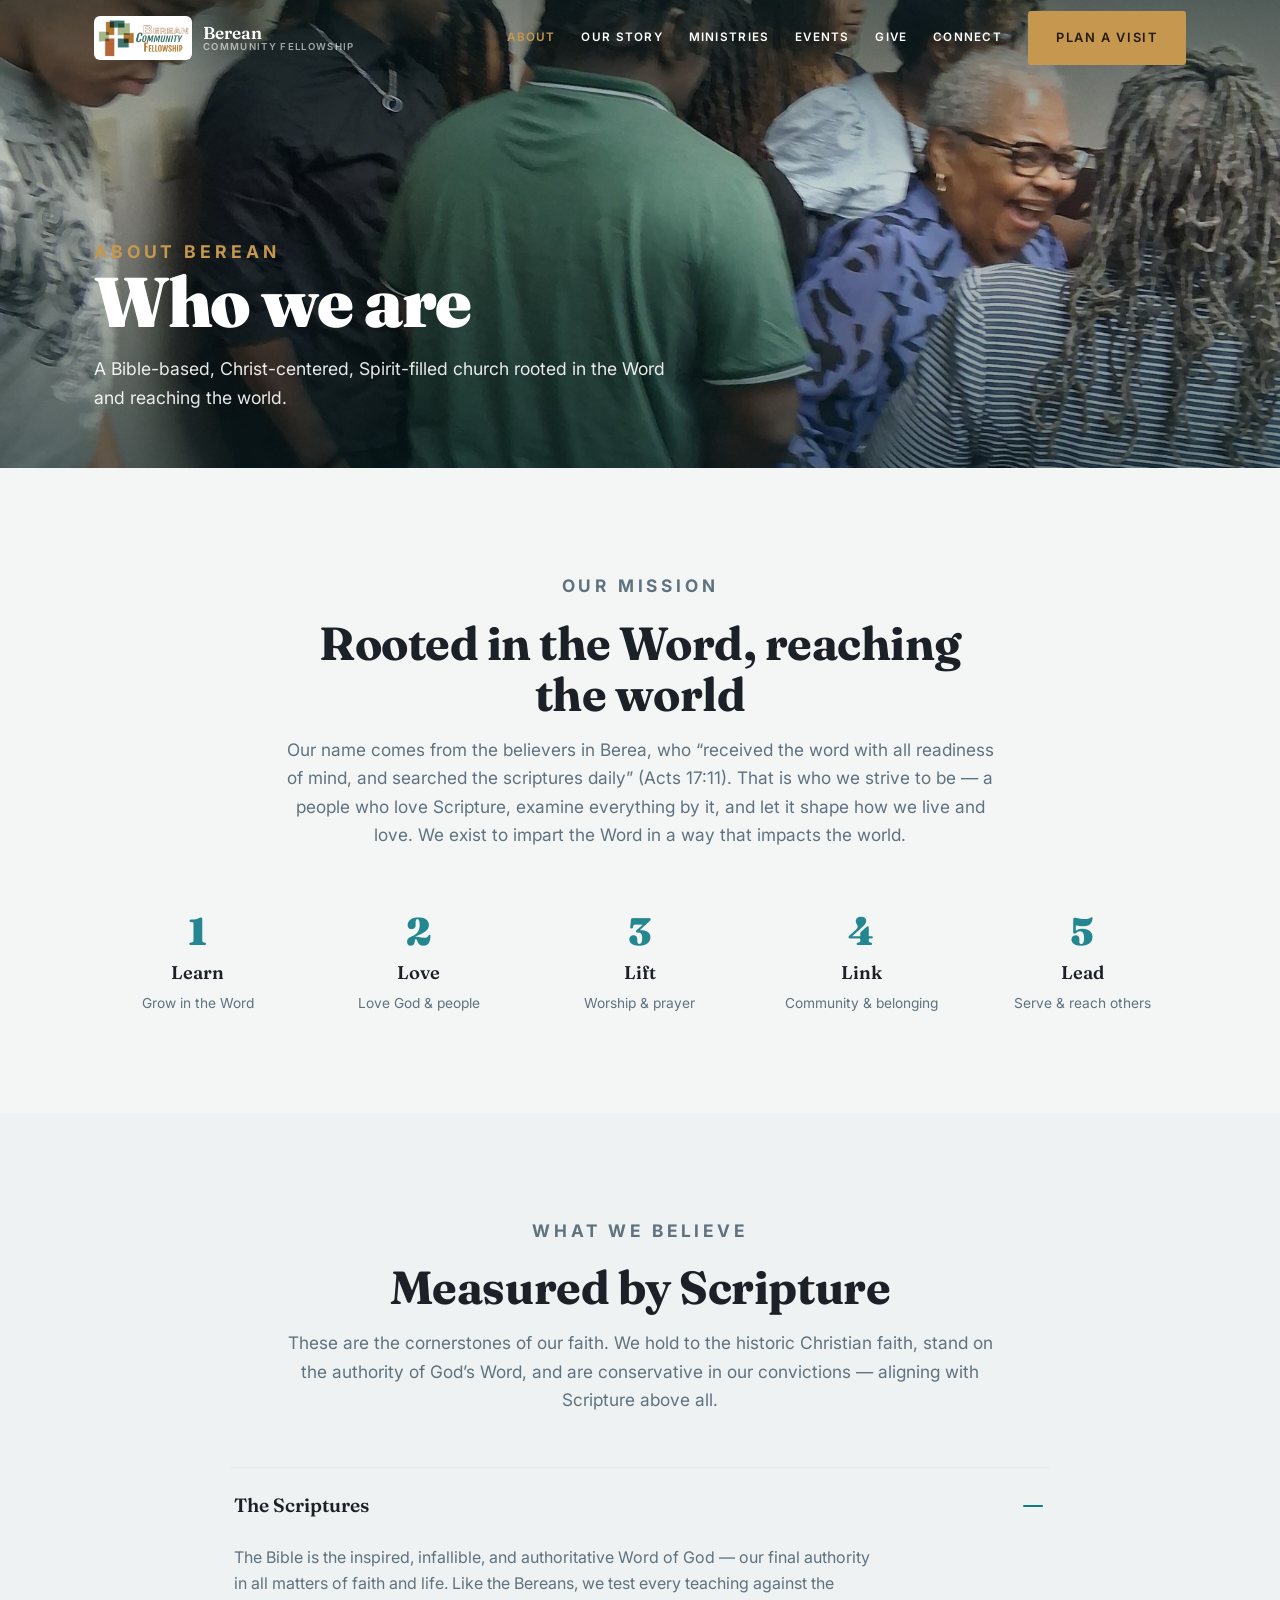
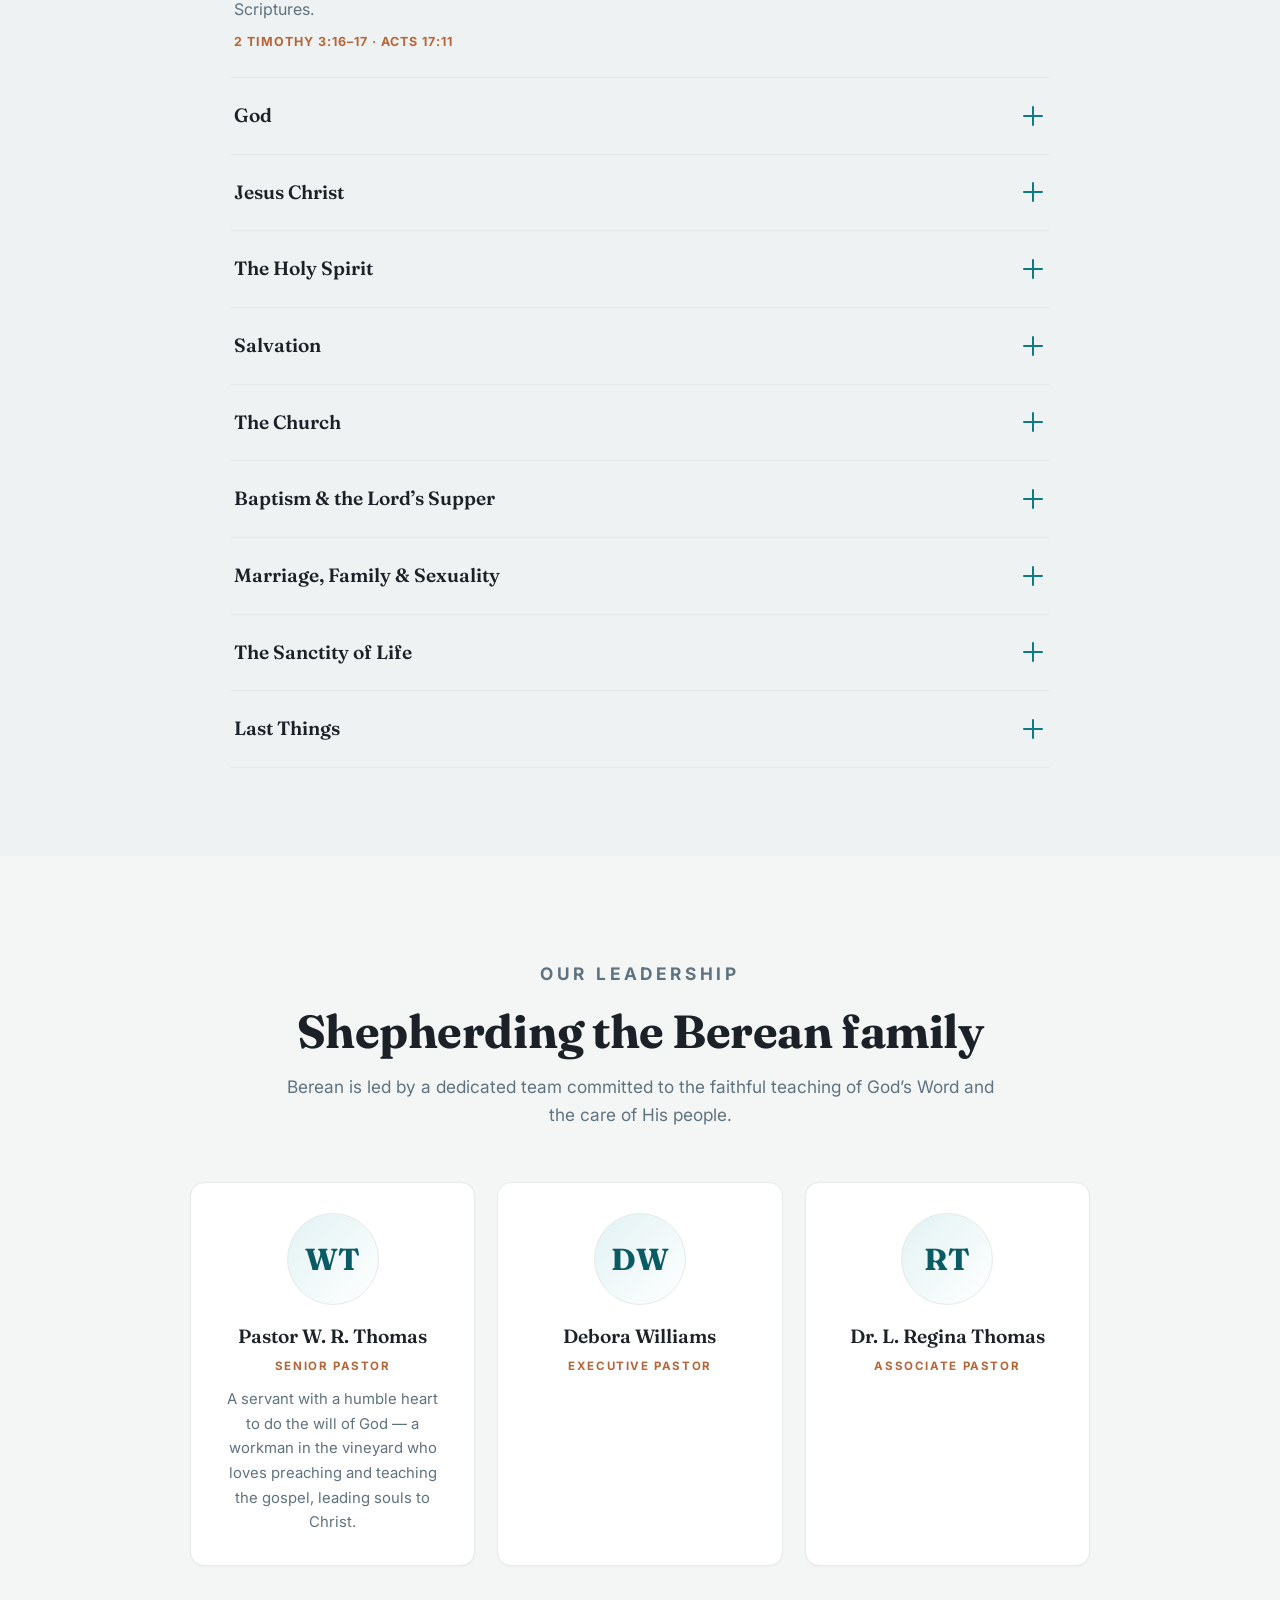
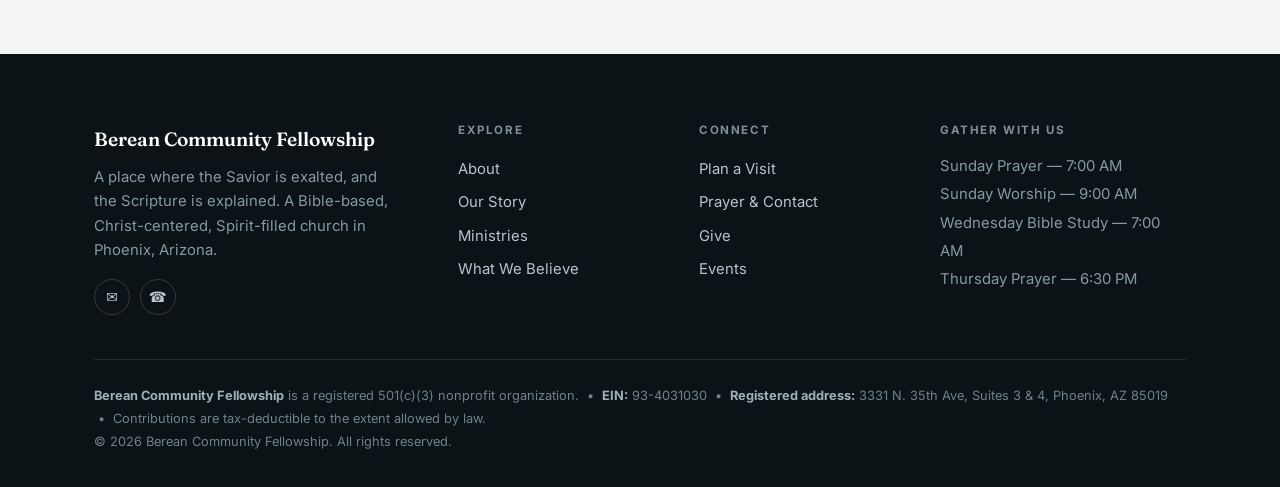
==== about.html @ c0a7ae0b "Rebuild as a multi-page site (Legacy-style IA): Home, About, Our Story, Ministries, Visit, Events, G" ====
<!doctype html>
<html lang="en">
<head>
<meta charset="utf-8" />
<meta name="viewport" content="width=device-width, initial-scale=1" />
<title>About · Berean Community Fellowship</title>
<meta name="description" content="Who we are, what we believe, and our leadership. Berean Community Fellowship — a Bible-based, Christ-centered, Spirit-filled church in Phoenix, Arizona." />
<link rel="icon" href="assets/berean-logo.jpg" />
<link rel="apple-touch-icon" href="assets/berean-logo.jpg" />
<link rel="preconnect" href="https://fonts.googleapis.com" />
<link rel="preconnect" href="https://fonts.gstatic.com" crossorigin />
<link href="https://fonts.googleapis.com/css2?family=Fraunces:ital,opsz,wght@0,9..144,400;0,9..144,500;0,9..144,600;0,9..144,700;0,9..144,900;1,9..144,400;1,9..144,500&family=Inter:wght@400;500;600;700&display=swap" rel="stylesheet" />
<link rel="stylesheet" href="styles.css" />
</head>
<body>

<header class="nav top" id="hdr">
  <div class="wrap nav-inner">
    <a class="brand" href="index.html">
      <img src="assets/berean-logo.jpg" alt="Berean Community Fellowship logo" />
      <b>Berean<span>Community Fellowship</span></b>
    </a>
    <nav class="links" id="menu">
      <a class="navlink" href="about.html" aria-current="page">About</a>
      <a class="navlink" href="story.html">Our Story</a>
      <a class="navlink" href="ministries.html">Ministries</a>
      <a class="navlink" href="events.html">Events</a>
      <a class="navlink" href="give.html">Give</a>
      <a class="navlink" href="connect.html">Connect</a>
      <a class="btn btn-gold nav-cta" href="visit.html">Plan a Visit</a>
    </nav>
    <button class="burger" id="burger" aria-label="Menu"><span></span><span></span><span></span></button>
  </div>
</header>

<section class="pagehead">
  <div class="photo" style="background-image:url('assets/banner-about.jpg')"></div>
  <div class="scrim"></div>
  <div class="wrap">
    <p class="eyebrow">About Berean</p>
    <h1 class="display">Who we are</h1>
    <p>A Bible-based, Christ-centered, Spirit-filled church rooted in the Word and reaching the world.</p>
  </div>
</section>

<!-- WHO WE ARE -->
<section class="section" id="whoweare">
  <div class="wrap">
    <div class="center-head">
      <p class="eyebrow">Our Mission</p>
      <h2>Rooted in the Word, reaching the world</h2>
      <p>Our name comes from the believers in Berea, who &ldquo;received the word with all readiness of mind, and searched the scriptures daily&rdquo; (Acts 17:11). That is who we strive to be — a people who love Scripture, examine everything by it, and let it shape how we live and love. We exist to impart the Word in a way that impacts the world.</p>
    </div>
    <div class="grid values">
      <div class="value"><div class="vnum">1</div><b>Learn</b><small>Grow in the Word</small></div>
      <div class="value"><div class="vnum">2</div><b>Love</b><small>Love God &amp; people</small></div>
      <div class="value"><div class="vnum">3</div><b>Lift</b><small>Worship &amp; prayer</small></div>
      <div class="value"><div class="vnum">4</div><b>Link</b><small>Community &amp; belonging</small></div>
      <div class="value"><div class="vnum">5</div><b>Lead</b><small>Serve &amp; reach others</small></div>
    </div>
  </div>
</section>

<!-- BELIEFS -->
<section class="section soft" id="beliefs">
  <div class="wrap">
    <div class="center-head">
      <p class="eyebrow">What We Believe</p>
      <h2>Measured by Scripture</h2>
      <p>These are the cornerstones of our faith. We hold to the historic Christian faith, stand on the authority of God&rsquo;s Word, and are conservative in our convictions — aligning with Scripture above all.</p>
    </div>
    <div class="acc">
      <details open><summary>The Scriptures <span class="plus"></span></summary><div class="body">The Bible is the inspired, infallible, and authoritative Word of God — our final authority in all matters of faith and life. Like the Bereans, we test every teaching against the Scriptures.<span class="ref">2 Timothy 3:16–17 · Acts 17:11</span></div></details>
      <details><summary>God <span class="plus"></span></summary><div class="body">We believe in one eternal God, existing in three persons — Father, Son, and Holy Spirit.<span class="ref">Matthew 28:19</span></div></details>
      <details><summary>Jesus Christ <span class="plus"></span></summary><div class="body">Jesus Christ is fully God and fully man — born of a virgin, crucified for our sins, risen from the dead, and coming again.<span class="ref">John 1:1,14 · 1 Corinthians 15:3–4</span></div></details>
      <details><summary>The Holy Spirit <span class="plus"></span></summary><div class="body">The Holy Spirit indwells, empowers, and transforms every believer, producing holy living and equipping the church with spiritual gifts.<span class="ref">John 14:16–17 · Galatians 5:22–23</span></div></details>
      <details><summary>Salvation <span class="plus"></span></summary><div class="body">Salvation is by grace alone, through faith alone, in Jesus Christ alone — a gift of God, not earned by works.<span class="ref">Ephesians 2:8–9</span></div></details>
      <details><summary>The Church <span class="plus"></span></summary><div class="body">The church is the body of Christ, called to worship God, make disciples, and serve the world in love.<span class="ref">Acts 2:42–47</span></div></details>
      <details><summary>Baptism &amp; the Lord&rsquo;s Supper <span class="plus"></span></summary><div class="body">We observe believer&rsquo;s baptism by immersion and the Lord&rsquo;s Supper as ordinances given by Christ to His church.<span class="ref">Matthew 28:19 · 1 Corinthians 11:23–26</span></div></details>
      <details><summary>Marriage, Family &amp; Sexuality <span class="plus"></span></summary><div class="body">We believe marriage is the covenant union of one man and one woman, and that God&rsquo;s design for sexuality and family is good and life-giving.<span class="ref">Genesis 2:24 · Matthew 19:4–6</span></div></details>
      <details><summary>The Sanctity of Life <span class="plus"></span></summary><div class="body">We believe every human life bears God&rsquo;s image and is sacred from conception to natural death.<span class="ref">Psalm 139:13–16</span></div></details>
      <details><summary>Last Things <span class="plus"></span></summary><div class="body">We believe in the personal return of Jesus Christ, the resurrection of the dead, and life everlasting with God.<span class="ref">1 Thessalonians 4:16–17 · Revelation 21:1–4</span></div></details>
    </div>
  </div>
</section>

<!-- LEADERSHIP -->
<section class="section" id="leadership">
  <div class="wrap">
    <div class="center-head">
      <p class="eyebrow">Our Leadership</p>
      <h2>Shepherding the Berean family</h2>
      <p>Berean is led by a dedicated team committed to the faithful teaching of God&rsquo;s Word and the care of His people.</p>
    </div>
    <div class="grid autogrid" style="max-width:900px;margin:0 auto">
      <div class="card leader"><div class="ava">WT</div><b>Pastor W. R. Thomas</b><div class="role">Senior Pastor</div><p>A servant with a humble heart to do the will of God — a workman in the vineyard who loves preaching and teaching the gospel, leading souls to Christ.</p></div>
      <div class="card leader"><div class="ava">DW</div><b>Debora Williams</b><div class="role">Executive Pastor</div></div>
      <div class="card leader"><div class="ava">RT</div><b>Dr. L. Regina Thomas</b><div class="role">Associate Pastor</div></div>
    </div>
  </div>
</section>

<footer>
  <div class="wrap">
    <div class="ftop">
      <div class="fbrand">
        <b>Berean Community Fellowship</b>
        <p>A place where the Savior is exalted, and the Scripture is explained. A Bible-based, Christ-centered, Spirit-filled church in Phoenix, Arizona.</p>
        <div class="socials">
          <a href="mailto:bcfellowship2@gmail.com" aria-label="Email" title="Email">✉</a>
          <a href="tel:+14802097939" aria-label="Phone" title="Call">☎</a>
        </div>
      </div>
      <div class="fcol"><h4>Explore</h4><a href="about.html">About</a><a href="story.html">Our Story</a><a href="ministries.html">Ministries</a><a href="about.html#beliefs">What We Believe</a></div>
      <div class="fcol"><h4>Connect</h4><a href="visit.html">Plan a Visit</a><a href="connect.html">Prayer &amp; Contact</a><a href="give.html">Give</a><a href="events.html">Events</a></div>
      <div class="fcol"><h4>Gather With Us</h4><p style="color:#8699a2;margin:0;line-height:1.9">Sunday Prayer — 7:00 AM<br/>Sunday Worship — 9:00 AM<br/>Wednesday Bible Study — 7:00 AM<br/>Thursday Prayer — 6:30 PM</p></div>
    </div>
    <div class="legal">
      <b>Berean Community Fellowship</b> is a registered 501(c)(3) nonprofit organization. &nbsp;•&nbsp;
      <b>EIN:</b> 93-4031030 &nbsp;•&nbsp;
      <b>Registered address:</b> 3331 N. 35th Ave, Suites 3 &amp; 4, Phoenix, AZ 85019 &nbsp;•&nbsp;
      Contributions are tax-deductible to the extent allowed by law.<br/>
      © <span id="yr"></span> Berean Community Fellowship. All rights reserved.
    </div>
  </div>
</footer>

<script src="main.js"></script>
</body>
</html>
---- styles.css ----
:root{
  --bg:#f4f6f6; --surface:#ffffff; --fg:#1b2127; --muted:#5f727f; --border:#e6eaea; --border-soft:#eef1f1;
  --brand:#0e7a84; --brand-strong:#0a5b63; --brand-deep:#073a40; --brand-bright:#1eb2bb; --brand-soft:#e2f2f3;
  --accent:#b76438; --accent-soft:#f7ece4; --gold:#c6974f;
  --serif:'Fraunces',Georgia,'Times New Roman',serif;
  --sans:'Inter',system-ui,-apple-system,Segoe UI,Roboto,Helvetica,Arial,sans-serif;
  --maxw:1140px;
}
*{box-sizing:border-box}
html{scroll-behavior:smooth}
body{margin:0;font-family:var(--sans);color:var(--fg);background:var(--bg);line-height:1.65;-webkit-font-smoothing:antialiased}
img{max-width:100%;display:block}
a{color:inherit}
h1,h2,h3,h4{font-family:var(--serif);font-weight:600;line-height:1.1;margin:0;letter-spacing:-.01em}
.wrap{max-width:var(--maxw);margin:0 auto;padding:0 24px}
.section{padding:88px 0}
.eyebrow{font-size:.72rem;font-weight:700;letter-spacing:.22em;text-transform:uppercase;color:var(--accent)}
.display{font-family:var(--serif);font-weight:900;letter-spacing:-.02em;line-height:1.02}

.btn{display:inline-flex;align-items:center;gap:.55rem;border-radius:3px;padding:.95rem 1.7rem;font-weight:600;font-size:.8rem;letter-spacing:.13em;text-transform:uppercase;text-decoration:none;border:1px solid transparent;transition:.18s;cursor:pointer}
.btn-primary{background:var(--brand);color:#fff}
.btn-primary:hover{background:var(--brand-strong)}
.btn-gold{background:var(--gold);color:#241a08}
.btn-gold:hover{filter:brightness(1.07)}
.btn-ghost{background:transparent;color:#fff;border-color:rgba(255,255,255,.6)}
.btn-ghost:hover{background:rgba(255,255,255,.14)}
.btn-outline{background:transparent;color:var(--fg);border-color:var(--border)}
.btn-outline:hover{border-color:var(--brand);color:var(--brand)}

/* Header */
header.nav{position:fixed;top:0;left:0;right:0;z-index:60;transition:.25s}
header.nav.top{background:transparent}
header.nav.scrolled{background:rgba(255,255,255,.96);backdrop-filter:blur(12px);border-bottom:1px solid var(--border)}
.nav-inner{display:flex;align-items:center;justify-content:space-between;height:76px}
.brand{display:flex;align-items:center;gap:.7rem;text-decoration:none}
.brand img{height:44px;width:auto;border-radius:6px;background:#fff;padding:3px}
.brand b{font-family:var(--serif);font-size:1.08rem;font-weight:600;line-height:1.05;transition:.25s}
.brand span{display:block;font-size:.6rem;letter-spacing:.14em;text-transform:uppercase;font-family:var(--sans);font-weight:600;opacity:.75}
nav.links{display:flex;align-items:center;gap:1.6rem}
nav.links a.navlink{text-decoration:none;font-weight:600;font-size:.73rem;letter-spacing:.11em;text-transform:uppercase;transition:.15s;position:relative}
nav.links a.navlink:hover{color:var(--brand)}
nav.links a.navlink[aria-current="page"]{color:var(--brand)}
header.top .brand b, header.top nav.links a.navlink{color:#fff}
header.top .brand span{color:rgba(255,255,255,.8)}
header.top nav.links a.navlink[aria-current="page"]{color:var(--gold)}
header.scrolled .brand b{color:var(--fg)}
header.scrolled nav.links a.navlink{color:var(--fg)}
header.scrolled .brand span{color:var(--muted)}
header.scrolled nav.links a.navlink[aria-current="page"]{color:var(--brand)}
.burger{display:none;background:none;border:0;cursor:pointer;padding:9px;z-index:70}
.burger span{display:block;width:24px;height:2px;margin:5px 0;border-radius:2px;background:#fff;transition:.25s}
header.scrolled .burger span{background:var(--fg)}

/* Hero (home) */
.hero{position:relative;min-height:100svh;display:flex;align-items:center;color:#fff;overflow:hidden}
.hero-bg{position:absolute;inset:0;z-index:0;background:radial-gradient(90% 70% at 78% 12%, rgba(30,178,187,.55) 0%, rgba(30,178,187,0) 55%),radial-gradient(80% 80% at 10% 90%, rgba(10,91,99,.9) 0%, rgba(10,91,99,0) 60%),linear-gradient(150deg,#0e7a84 0%,#0a5b63 48%,#073a40 100%)}
.hero-photo{position:absolute;inset:0;z-index:0;background-size:cover;background-position:center}
.hero-scrim{position:absolute;inset:0;z-index:1;background:linear-gradient(180deg, rgba(5,30,33,.6) 0%, rgba(5,30,33,0) 20%, rgba(5,30,33,0) 70%, rgba(5,30,33,.35) 100%),linear-gradient(90deg, rgba(5,30,33,.82) 0%, rgba(5,30,33,.5) 50%, rgba(5,30,33,.28) 100%)}
.hero .wrap{position:relative;z-index:2;padding-top:120px;padding-bottom:70px;width:100%}
.hero h1{font-size:clamp(2.9rem,7.5vw,6rem);font-weight:900;letter-spacing:-.025em;max-width:16ch}
.hero .lede{max-width:46ch;margin:1.6rem 0 0;font-size:clamp(1rem,1.4vw,1.18rem);color:rgba(255,255,255,.9)}
.hero .svc{margin-top:1.7rem;font-size:1rem;color:rgba(255,255,255,.92)}
.hero .svc b{font-weight:700;color:#fff}
.hero-actions{margin-top:2.3rem;display:flex;gap:.9rem;flex-wrap:wrap}
.scrolldown{position:absolute;left:50%;bottom:26px;transform:translateX(-50%);z-index:2;color:rgba(255,255,255,.7);font-size:.62rem;letter-spacing:.3em;text-transform:uppercase;text-align:center}
.scrolldown .bar{width:1px;height:44px;margin:10px auto 0;background:linear-gradient(rgba(255,255,255,.7),rgba(255,255,255,0))}

/* Inner page banner */
.pagehead{position:relative;min-height:52vh;display:flex;align-items:flex-end;color:#fff;overflow:hidden}
.pagehead .photo{position:absolute;inset:0;z-index:0;background-size:cover;background-position:center}
.pagehead .scrim{position:absolute;inset:0;z-index:1;background:linear-gradient(180deg, rgba(5,30,33,.55) 0%, rgba(5,30,33,.2) 40%, rgba(5,30,33,.55) 100%)}
.pagehead .wrap{position:relative;z-index:2;padding:0 24px 56px;width:100%}
.pagehead h1{font-size:clamp(2.4rem,6vw,4.4rem);font-weight:900;letter-spacing:-.02em}
.pagehead p{max-width:52ch;margin:1rem 0 0;color:rgba(255,255,255,.9);font-size:1.1rem}
.pagehead .eyebrow{color:var(--gold)}

/* Section heads */
.center-head{text-align:center;max-width:720px;margin:0 auto 52px}
.center-head h2{font-size:clamp(1.9rem,4vw,2.9rem);margin-top:.7rem;font-weight:700}
.center-head p{color:var(--muted);margin-top:1rem;font-size:1.08rem}
.lead-in{color:var(--muted);font-size:1.08rem}

/* Grids / cards */
.grid{display:grid;gap:22px}
.autogrid{grid-template-columns:repeat(auto-fit,minmax(260px,1fr))}
.cols3{grid-template-columns:repeat(3,1fr)}
.card{background:var(--surface);border:1px solid var(--border);border-radius:14px;padding:30px;box-shadow:0 1px 2px rgba(0,0,0,.03)}
.card h3{font-size:1.2rem;margin-bottom:.4rem;font-weight:600}
.card p{color:var(--muted);margin:0;font-size:.98rem}
.ico{width:48px;height:48px;border-radius:11px;display:flex;align-items:center;justify-content:center;background:var(--brand-soft);color:var(--brand);font-size:1.3rem;margin-bottom:16px}
.soft{background:#eef2f2}

/* Values */
.values{grid-template-columns:repeat(5,1fr);gap:14px}
.value{text-align:center;padding:10px 6px}
.value .vnum{font-family:var(--serif);font-size:2.4rem;font-weight:900;color:var(--brand);line-height:1;opacity:.9}
.value b{display:block;font-family:var(--serif);font-size:1.15rem;margin-top:.5rem;font-weight:600}
.value small{color:var(--muted);font-size:.86rem;display:block;margin-top:.2rem}

/* Feature cards (home) */
.feature{position:relative;display:flex;flex-direction:column;justify-content:flex-end;min-height:300px;border-radius:14px;overflow:hidden;color:#fff;text-decoration:none;padding:26px}
.feature .fphoto{position:absolute;inset:0;z-index:0;background-size:cover;background-position:center;transition:.4s}
.feature:hover .fphoto{transform:scale(1.05)}
.feature .fscrim{position:absolute;inset:0;z-index:1;background:linear-gradient(0deg, rgba(5,30,33,.85) 0%, rgba(5,30,33,.25) 70%, rgba(5,30,33,.15) 100%)}
.feature .fbody{position:relative;z-index:2}
.feature h3{font-size:1.5rem;font-weight:700}
.feature p{color:rgba(255,255,255,.85);font-size:.95rem;margin:.4rem 0 0}
.feature .arrow{margin-top:1rem;font-size:.75rem;letter-spacing:.14em;text-transform:uppercase;font-weight:700;color:var(--gold)}

/* Bands */
.band{position:relative;color:#fff;text-align:center;overflow:hidden;background:radial-gradient(100% 120% at 50% 0%, #0e7a84 0%, #0a5b63 55%, #073a40 100%)}
.band .wrap{position:relative;z-index:2;padding:92px 24px}
.band.alt{background:radial-gradient(100% 120% at 50% 0%, #1a2228 0%, #10171c 60%, #0b1114 100%)}
.band .eyebrow{color:var(--gold)}
.band h2{font-size:clamp(1.8rem,3.6vw,2.9rem);font-weight:700;max-width:20ch;margin:.7rem auto 0}
.band .quote{font-family:var(--serif);font-style:italic;font-weight:400;font-size:clamp(1.5rem,3.4vw,2.6rem);line-height:1.3;max-width:20ch;margin:.5rem auto 0}
.band p{color:rgba(255,255,255,.85);max-width:48ch;margin:1.1rem auto 0;font-size:1.05rem}
.band .band-actions{margin-top:2rem;display:flex;gap:.9rem;justify-content:center;flex-wrap:wrap}

/* Story */
.story-wrap{max-width:760px;margin:0 auto}
.prose p{color:var(--muted);font-size:1.08rem;margin:0 0 1.2rem}
.prose p:last-child{margin-bottom:0}
.prose .first::first-letter{initial-letter:2;font-family:var(--serif);font-weight:900;color:var(--brand);margin-right:.6rem;float:left;font-size:3.1rem;line-height:.8;padding-top:.1rem}
.pullquote{font-family:var(--serif);font-style:italic;font-weight:500;font-size:clamp(1.3rem,2.6vw,2rem);line-height:1.35;color:var(--brand-strong);text-align:center;max-width:24ch;margin:30px auto}
.pullquote cite{display:block;font-style:normal;font-size:.78rem;letter-spacing:.14em;text-transform:uppercase;color:var(--accent);margin-top:.9rem;font-weight:700}

/* Timeline */
.timeline{max-width:780px;margin:52px auto 0;position:relative;padding-left:34px}
.timeline::before{content:"";position:absolute;left:8px;top:6px;bottom:6px;width:2px;background:linear-gradient(var(--brand),var(--brand-soft))}
.tl{position:relative;padding:0 0 30px 30px}
.tl::before{content:"";position:absolute;left:-0.5px;top:5px;width:16px;height:16px;border-radius:50%;background:var(--surface);border:3px solid var(--brand)}
.tl:last-child{padding-bottom:0}
.tl .yr{font-family:var(--serif);font-weight:900;color:var(--accent);font-size:1.05rem}
.tl h4{font-size:1.2rem;font-weight:600;margin:.1rem 0 .35rem}
.tl p{color:var(--muted);margin:0;font-size:.98rem}

/* Leadership */
.leader{text-align:center}
.leader .ava{width:92px;height:92px;border-radius:50%;margin:0 auto 16px;background:linear-gradient(135deg,var(--brand-soft),#fff);color:var(--brand-strong);display:flex;align-items:center;justify-content:center;font-family:var(--serif);font-weight:700;font-size:1.9rem;border:1px solid var(--border)}
.leader b{display:block;font-family:var(--serif);font-size:1.2rem;font-weight:600}
.leader .role{color:var(--accent);font-weight:700;font-size:.72rem;letter-spacing:.14em;text-transform:uppercase;margin-top:.3rem}
.leader p{color:var(--muted);font-size:.93rem;margin:.7rem 0 0}

/* Accordion */
.acc{max-width:820px;margin:0 auto;border-top:1px solid var(--border)}
.acc details{border-bottom:1px solid var(--border)}
.acc summary{list-style:none;cursor:pointer;padding:22px 4px;display:flex;align-items:center;justify-content:space-between;gap:1rem;font-family:var(--serif);font-size:1.2rem;font-weight:600}
.acc summary::-webkit-details-marker{display:none}
.acc summary .plus{flex:0 0 auto;width:26px;height:26px;position:relative;transition:.2s}
.acc summary .plus::before,.acc summary .plus::after{content:"";position:absolute;background:var(--brand);border-radius:2px;transition:.2s}
.acc summary .plus::before{left:3px;right:3px;top:12px;height:2px}
.acc summary .plus::after{top:3px;bottom:3px;left:12px;width:2px}
.acc details[open] summary .plus::after{transform:rotate(90deg);opacity:0}
.acc .body{padding:0 4px 24px;color:var(--muted);font-size:1rem;max-width:66ch}
.acc .body .ref{display:block;margin-top:.6rem;font-size:.78rem;letter-spacing:.08em;text-transform:uppercase;color:var(--accent);font-weight:700}

/* Ministries */
.min b{display:block;font-family:var(--serif);font-size:1.2rem;margin-bottom:.3rem;font-weight:600}
.min .mmeta{color:var(--muted);font-size:.9rem;margin-top:.8rem;display:flex;flex-direction:column;gap:.3rem}
.min .lead{font-weight:700;color:var(--brand-strong)}

/* Visit / schedule */
.visit-grid{display:grid;grid-template-columns:1fr 1fr;gap:30px}
.brandcard{background:radial-gradient(120% 140% at 0% 0%, #0e7a84 0%, #0a5b63 60%, #073a40 100%);color:#fff;border:0}
.brandcard h3,.brandcard .eyebrow{color:#fff}
.brandcard .eyebrow{color:var(--gold)}
.sched{margin-top:.5rem}
.sched .row{display:flex;justify-content:space-between;gap:1rem;padding:.85rem 0;border-bottom:1px solid rgba(255,255,255,.16)}
.sched .row:last-child{border-bottom:0}
.sched .d{font-weight:600}
.sched .t{color:rgba(255,255,255,.82)}
.infoline{display:flex;gap:.7rem;align-items:flex-start;margin-top:1.1rem;font-size:.97rem}

/* Give */
.give-grid{display:grid;grid-template-columns:1fr 1fr;gap:20px;max-width:760px;margin:0 auto}
.give{display:flex;align-items:center;gap:18px;text-decoration:none;background:var(--surface);border:1px solid var(--border);border-radius:14px;padding:26px;transition:.18s}
.give:hover{border-color:var(--brand);transform:translateY(-2px);box-shadow:0 10px 30px rgba(10,91,99,.08)}
.give .badge{width:58px;height:58px;border-radius:14px;display:flex;align-items:center;justify-content:center;color:#fff;font-weight:700;font-size:1.6rem;flex:0 0 auto;font-family:var(--serif)}
.give b{display:block;font-size:1.15rem}
.give small{color:var(--muted)}

/* Prayer form */
.pform{display:grid;gap:15px}
.pf-row{display:grid;grid-template-columns:1fr 1fr;gap:15px}
.field{display:flex;flex-direction:column;gap:.4rem;font-size:.72rem;font-weight:700;letter-spacing:.1em;text-transform:uppercase;color:var(--fg)}
.field input,.field textarea{font-family:inherit;font-size:.98rem;font-weight:400;letter-spacing:0;text-transform:none;color:var(--fg);background:var(--bg);border:1px solid var(--border);border-radius:10px;padding:.8rem .95rem;width:100%;resize:vertical}
.field input:focus,.field textarea:focus{outline:none;border-color:var(--brand);box-shadow:0 0 0 3px var(--brand-soft)}
.pform button{justify-content:center;width:100%;border:0}
.pnote{text-align:center;font-size:.82rem;color:var(--muted);margin:.9rem 0 0}
.pthanks{text-align:center;padding:36px 20px}
.pthanks .ico{margin:0 auto 16px;width:58px;height:58px;font-size:1.7rem}

/* Contact */
.contact-grid{display:grid;grid-template-columns:repeat(3,1fr);max-width:900px;margin:0 auto;gap:22px}
.contact-grid .card{text-align:center}

/* Footer */
footer{background:#0c1317;color:#b7c4cc;padding:70px 0 34px;font-size:.93rem}
footer .ftop{display:grid;grid-template-columns:1.6fr 1fr 1fr 1.2fr;gap:36px}
footer h4{font-family:var(--sans);text-transform:uppercase;letter-spacing:.14em;font-size:.72rem;color:#7f9099;margin:0 0 1rem;font-weight:700}
footer a{color:#b7c4cc;text-decoration:none;transition:.15s}
footer a:hover{color:#fff}
footer .fcol a{display:block;padding:.28rem 0}
.fbrand b{font-family:var(--serif);color:#fff;font-size:1.2rem;font-weight:600;display:block}
.fbrand p{color:#8699a2;margin:.6rem 0 0;max-width:34ch}
.socials{display:flex;gap:.6rem;margin-top:16px}
.socials a{width:36px;height:36px;border-radius:50%;border:1px solid rgba(255,255,255,.16);display:flex;align-items:center;justify-content:center;font-size:.9rem}
.socials a:hover{background:rgba(255,255,255,.1)}
.legal{margin-top:44px;padding-top:24px;border-top:1px solid rgba(255,255,255,.1);color:#6f818b;font-size:.8rem;line-height:1.8}
.legal b{color:#9fb0b8}

@media(max-width:900px){ footer .ftop{grid-template-columns:1fr 1fr} .contact-grid{grid-template-columns:1fr} }
@media(max-width:860px){
  .section{padding:64px 0}
  .values{grid-template-columns:repeat(2,1fr)}
  .visit-grid,.give-grid,.cols3{grid-template-columns:1fr}
  nav.links{position:fixed;inset:0 0 0 auto;width:min(80vw,320px);background:var(--surface);flex-direction:column;align-items:flex-start;justify-content:flex-start;gap:0;padding:92px 28px 28px;transform:translateX(100%);transition:.28s;box-shadow:-20px 0 60px rgba(0,0,0,.18)}
  nav.links.open{transform:translateX(0)}
  nav.links a.navlink{color:var(--fg)!important;width:100%;padding:15px 0;border-bottom:1px solid var(--border-soft);font-size:.8rem}
  .nav-cta{margin-top:14px}
  .burger{display:block}
  .pf-row{grid-template-columns:1fr}
  .timeline{padding-left:6px}
  .pagehead{min-height:44vh}
}
@media(max-width:560px){ .values{grid-template-columns:1fr 1fr} }
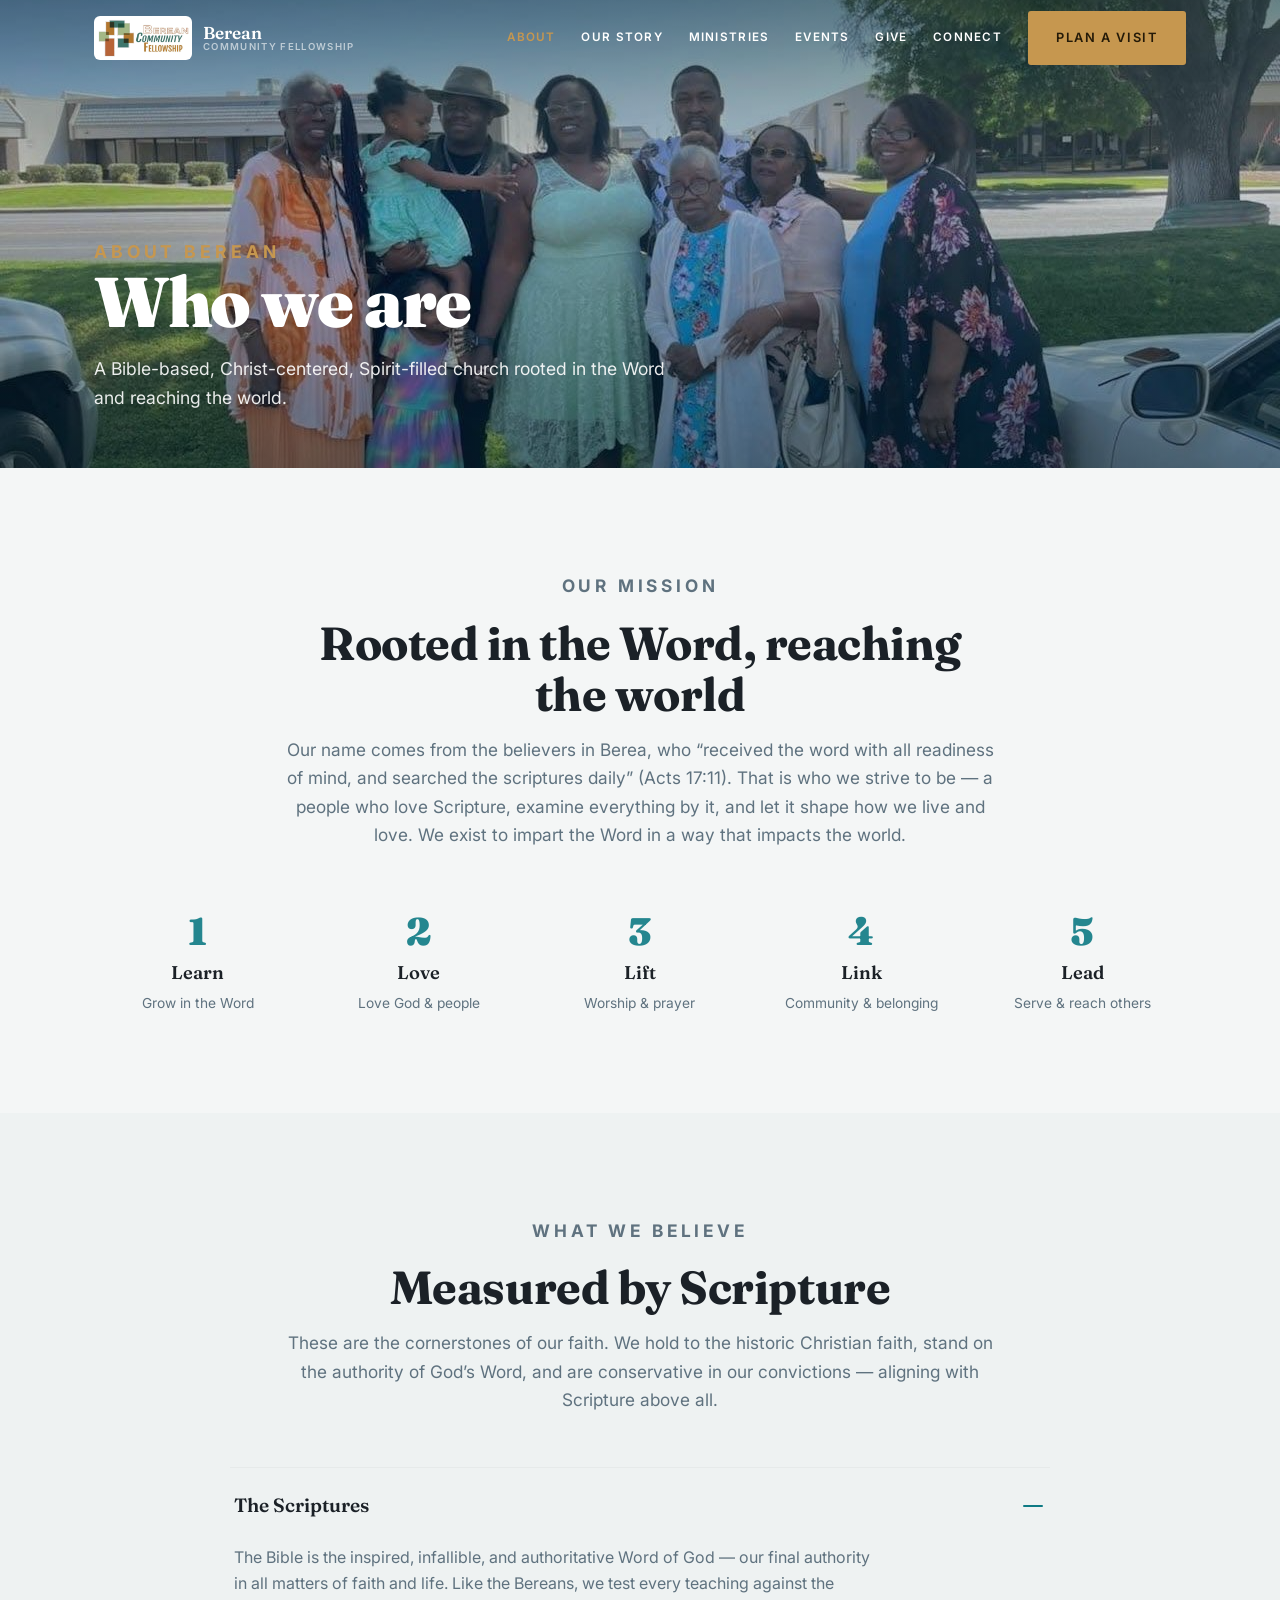
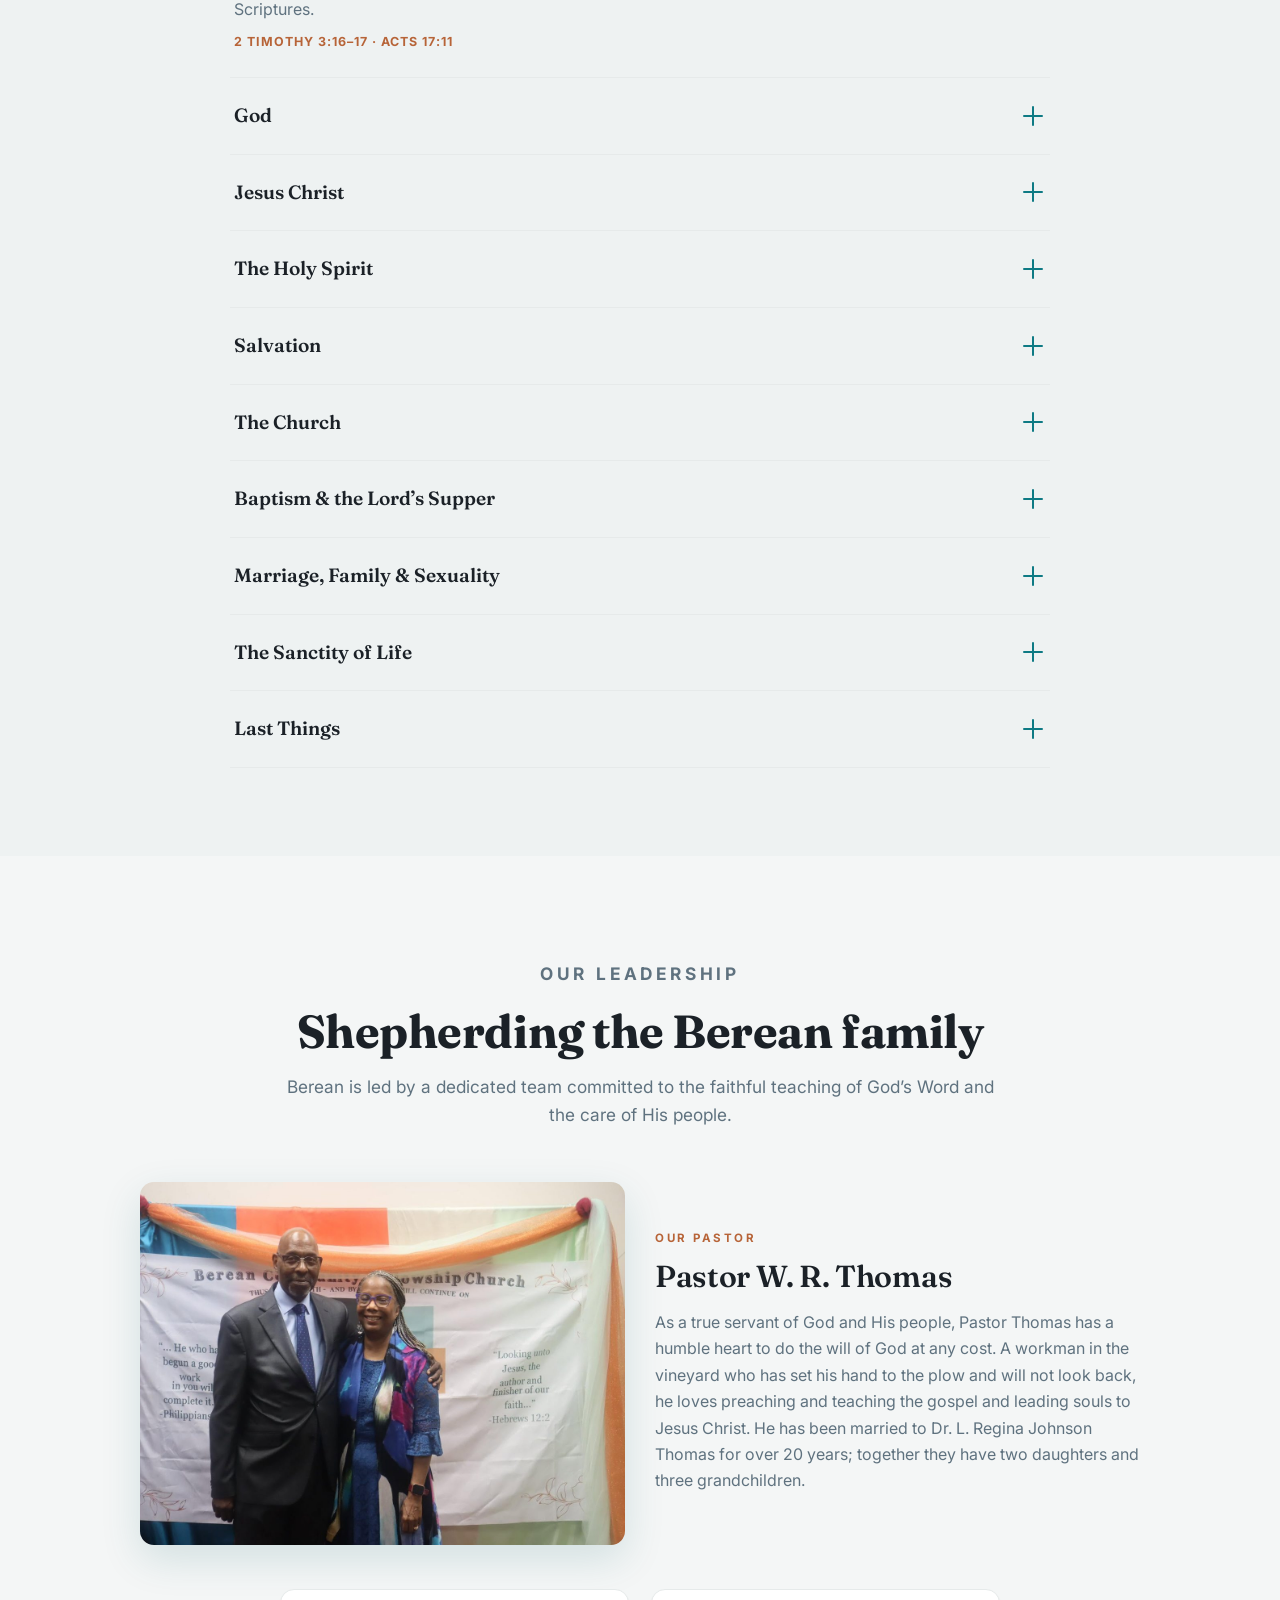
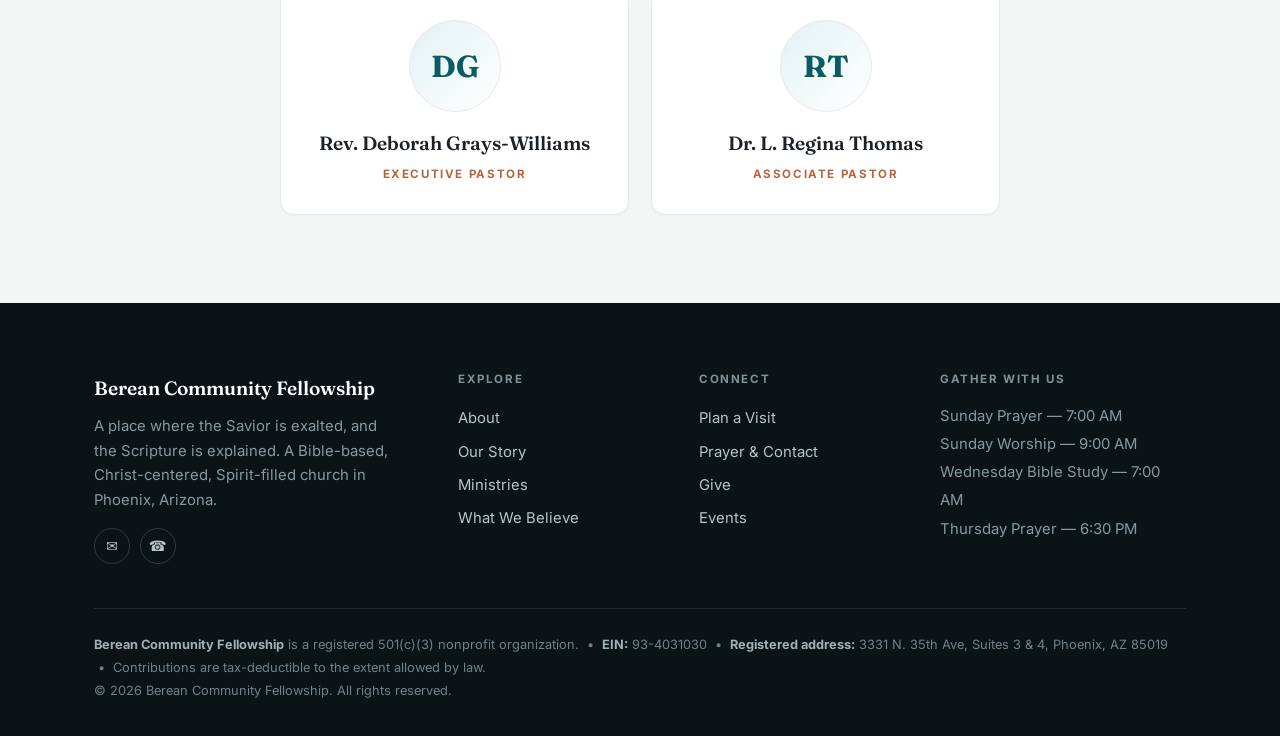
==== commit 92a9e7c0: "Add real FB photos: Pastor Thomas portrait on Leadership; church-exterior group on About banner; fel" ====
--- a/about.html
+++ b/about.html
@@ -92,9 +92,18 @@
       <h2>Shepherding the Berean family</h2>
       <p>Berean is led by a dedicated team committed to the faithful teaching of God&rsquo;s Word and the care of His people.</p>
     </div>
-    <div class="grid autogrid" style="max-width:900px;margin:0 auto">
-      <div class="card leader"><div class="ava">WT</div><b>Pastor W. R. Thomas</b><div class="role">Senior Pastor</div><p>A servant with a humble heart to do the will of God — a workman in the vineyard who loves preaching and teaching the gospel, leading souls to Christ.</p></div>
-      <div class="card leader"><div class="ava">DW</div><b>Debora Williams</b><div class="role">Executive Pastor</div></div>
+    <!-- Pastor feature -->
+    <div class="visit-grid" style="align-items:center;max-width:1000px;margin:0 auto 44px">
+      <img src="assets/pastor-lead.jpg" alt="Pastor W. R. Thomas and the First Lady" style="width:100%;border-radius:14px;box-shadow:0 14px 40px rgba(10,91,99,.14)" />
+      <div>
+        <p class="eyebrow">Our Pastor</p>
+        <h3 style="font-size:1.9rem;margin:.4rem 0 .8rem">Pastor W. R. Thomas</h3>
+        <p style="color:var(--muted)">As a true servant of God and His people, Pastor Thomas has a humble heart to do the will of God at any cost. A workman in the vineyard who has set his hand to the plow and will not look back, he loves preaching and teaching the gospel and leading souls to Jesus Christ. He has been married to Dr. L. Regina Johnson Thomas for over 20 years; together they have two daughters and three grandchildren.</p>
+      </div>
+    </div>
+    <!-- Team cards -->
+    <div class="grid autogrid" style="max-width:720px;margin:0 auto">
+      <div class="card leader"><div class="ava">DG</div><b>Rev. Deborah Grays-Williams</b><div class="role">Executive Pastor</div></div>
       <div class="card leader"><div class="ava">RT</div><b>Dr. L. Regina Thomas</b><div class="role">Associate Pastor</div></div>
     </div>
   </div>
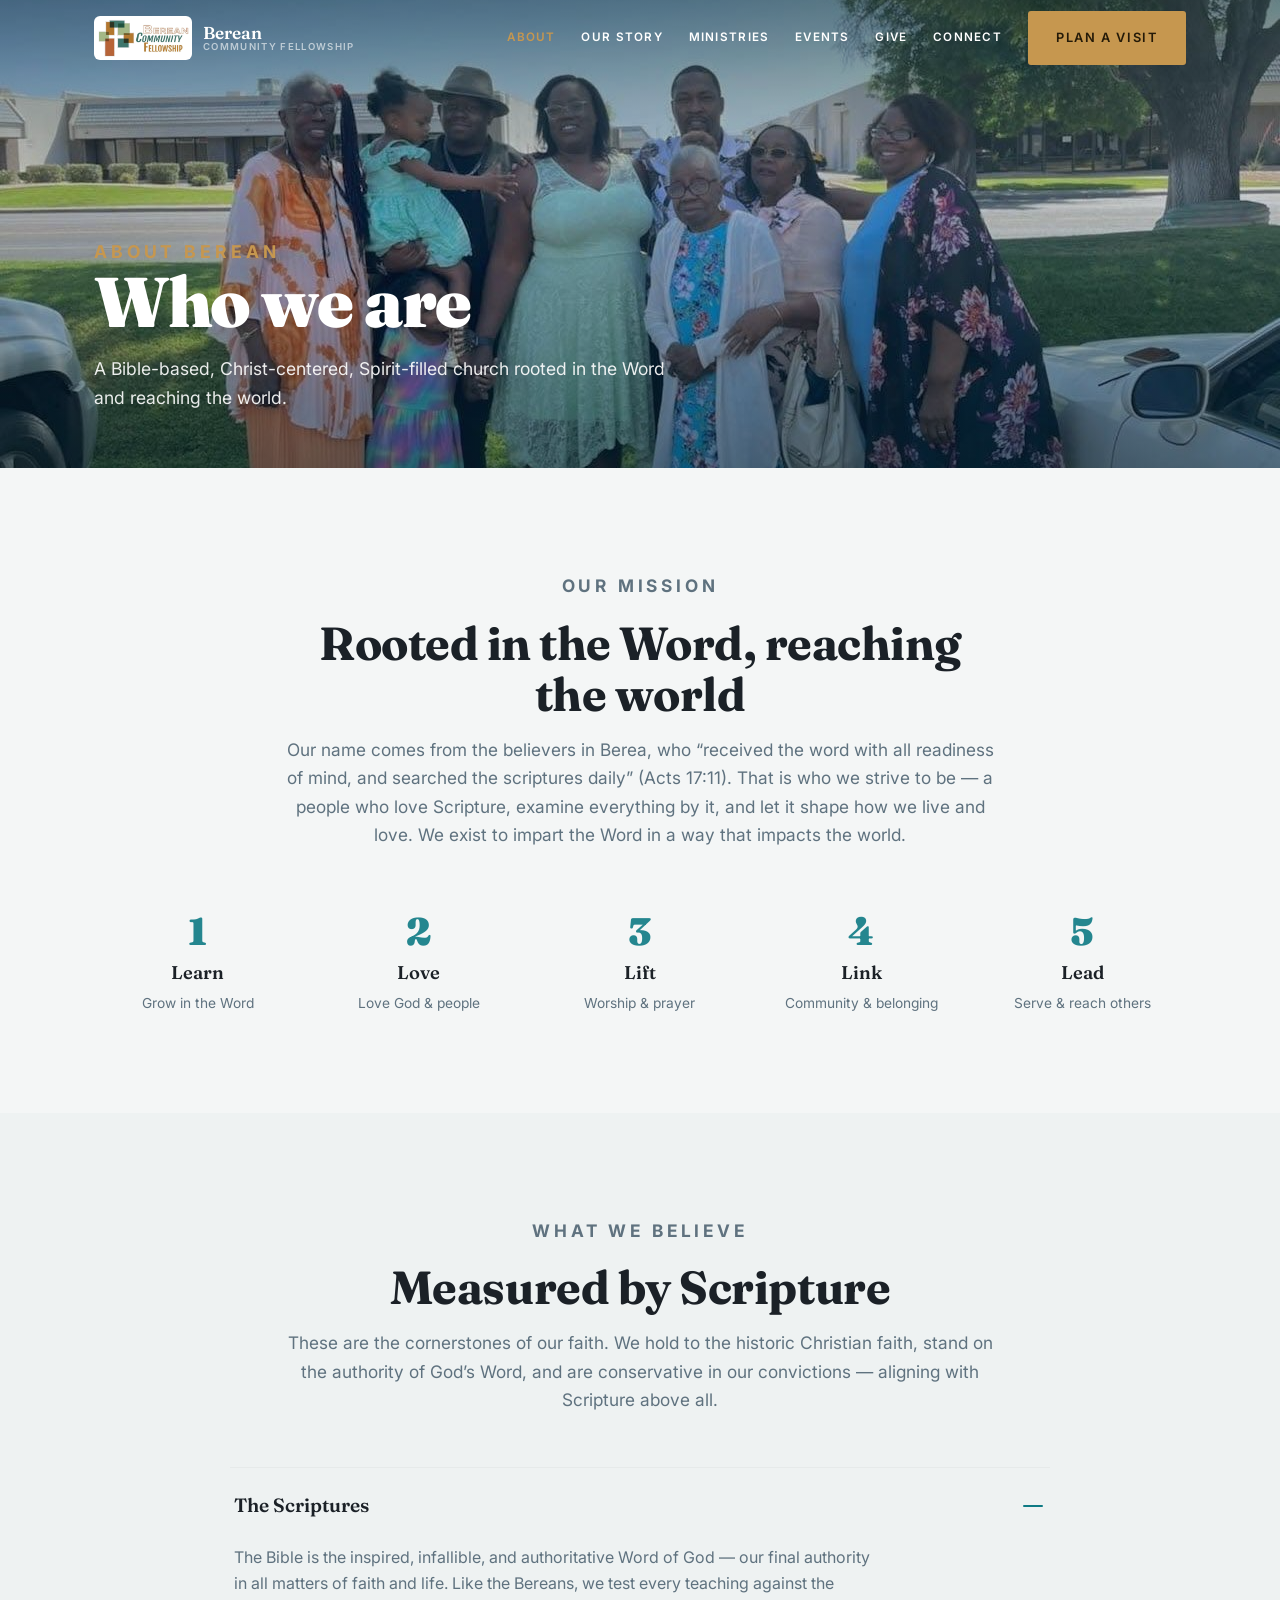
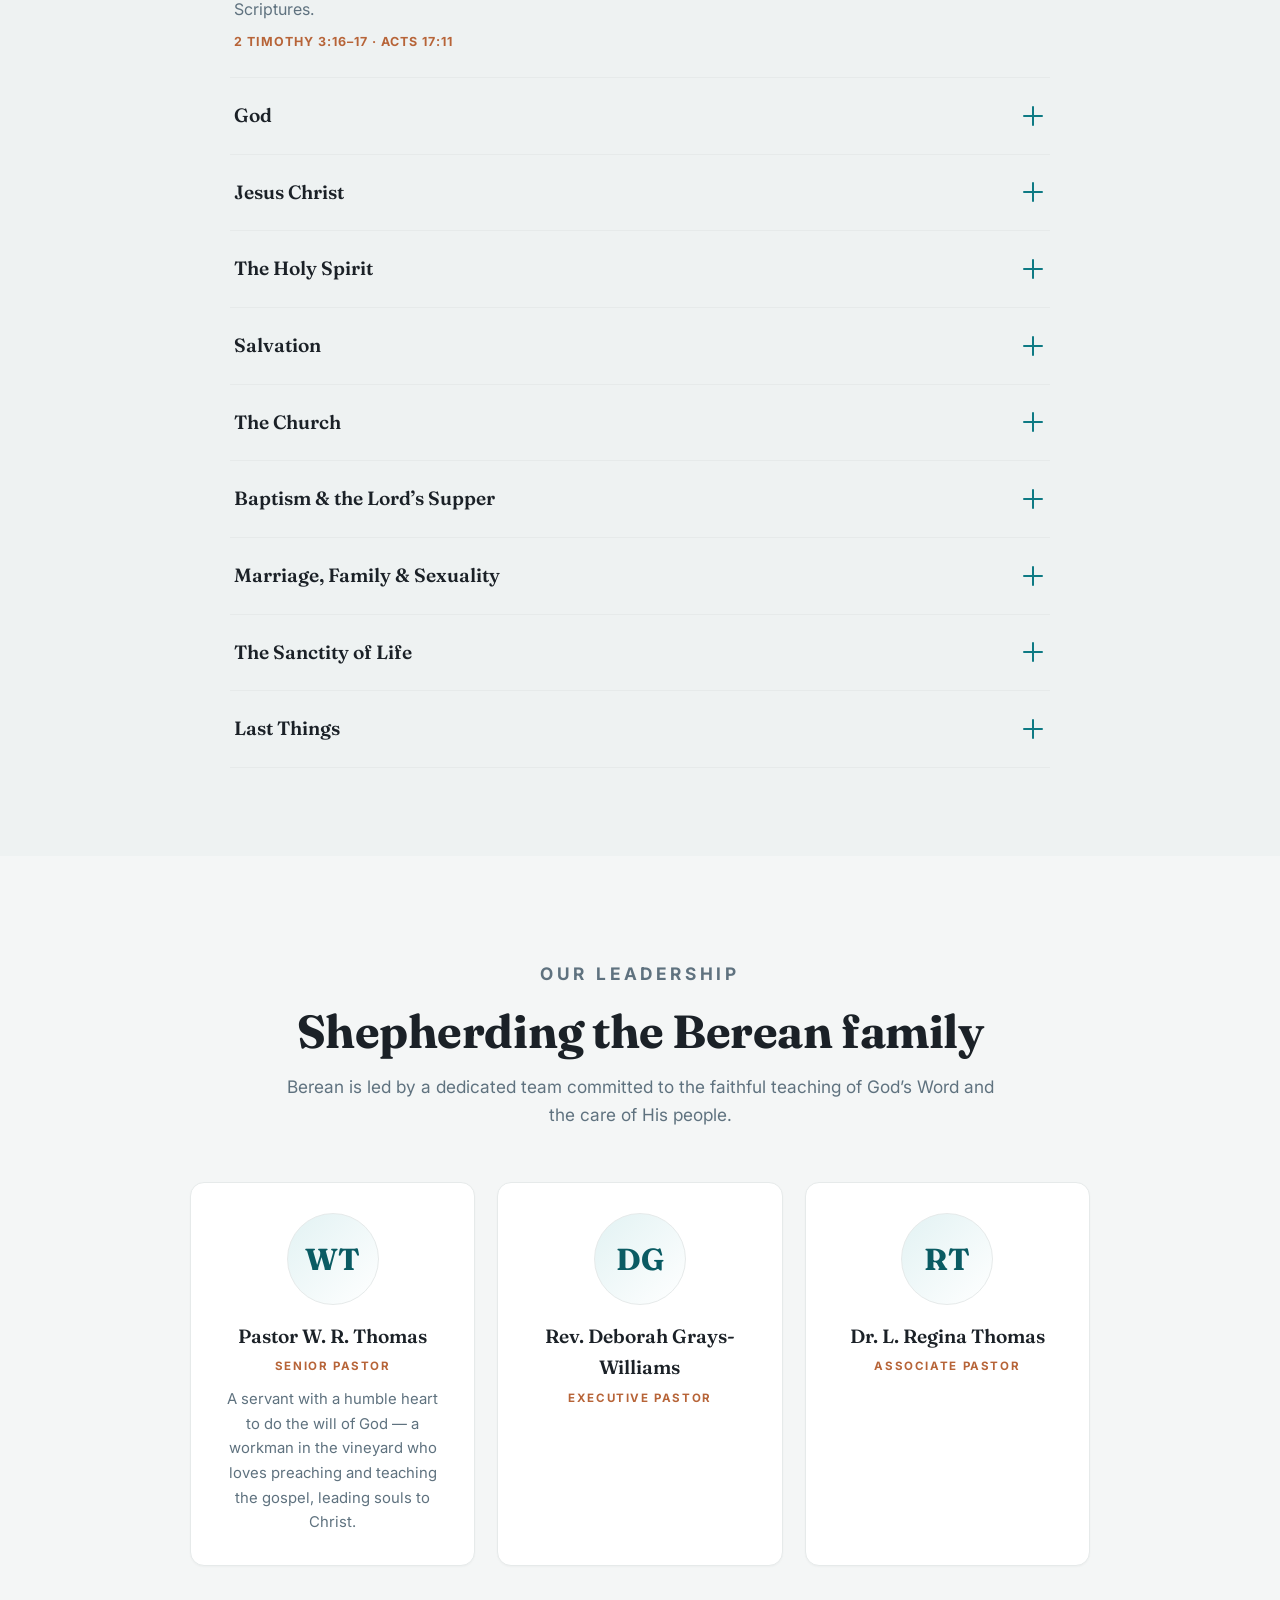
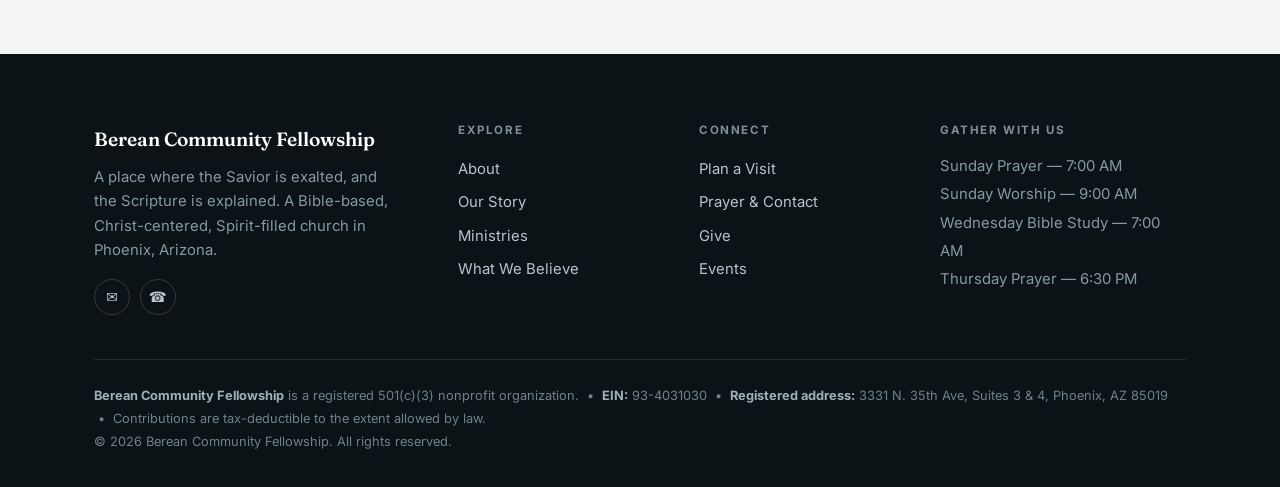
==== commit 60feb7cc: "Remove misidentified photo from Leadership (was not Pastor Thomas); keep initials + Rev. Deborah Gra" ====
--- a/about.html
+++ b/about.html
@@ -92,17 +92,8 @@
       <h2>Shepherding the Berean family</h2>
       <p>Berean is led by a dedicated team committed to the faithful teaching of God&rsquo;s Word and the care of His people.</p>
     </div>
-    <!-- Pastor feature -->
-    <div class="visit-grid" style="align-items:center;max-width:1000px;margin:0 auto 44px">
-      <img src="assets/pastor-lead.jpg" alt="Pastor W. R. Thomas and the First Lady" style="width:100%;border-radius:14px;box-shadow:0 14px 40px rgba(10,91,99,.14)" />
-      <div>
-        <p class="eyebrow">Our Pastor</p>
-        <h3 style="font-size:1.9rem;margin:.4rem 0 .8rem">Pastor W. R. Thomas</h3>
-        <p style="color:var(--muted)">As a true servant of God and His people, Pastor Thomas has a humble heart to do the will of God at any cost. A workman in the vineyard who has set his hand to the plow and will not look back, he loves preaching and teaching the gospel and leading souls to Jesus Christ. He has been married to Dr. L. Regina Johnson Thomas for over 20 years; together they have two daughters and three grandchildren.</p>
-      </div>
-    </div>
-    <!-- Team cards -->
-    <div class="grid autogrid" style="max-width:720px;margin:0 auto">
+    <div class="grid autogrid" style="max-width:900px;margin:0 auto">
+      <div class="card leader"><div class="ava">WT</div><b>Pastor W. R. Thomas</b><div class="role">Senior Pastor</div><p>A servant with a humble heart to do the will of God — a workman in the vineyard who loves preaching and teaching the gospel, leading souls to Christ.</p></div>
       <div class="card leader"><div class="ava">DG</div><b>Rev. Deborah Grays-Williams</b><div class="role">Executive Pastor</div></div>
       <div class="card leader"><div class="ava">RT</div><b>Dr. L. Regina Thomas</b><div class="role">Associate Pastor</div></div>
     </div>
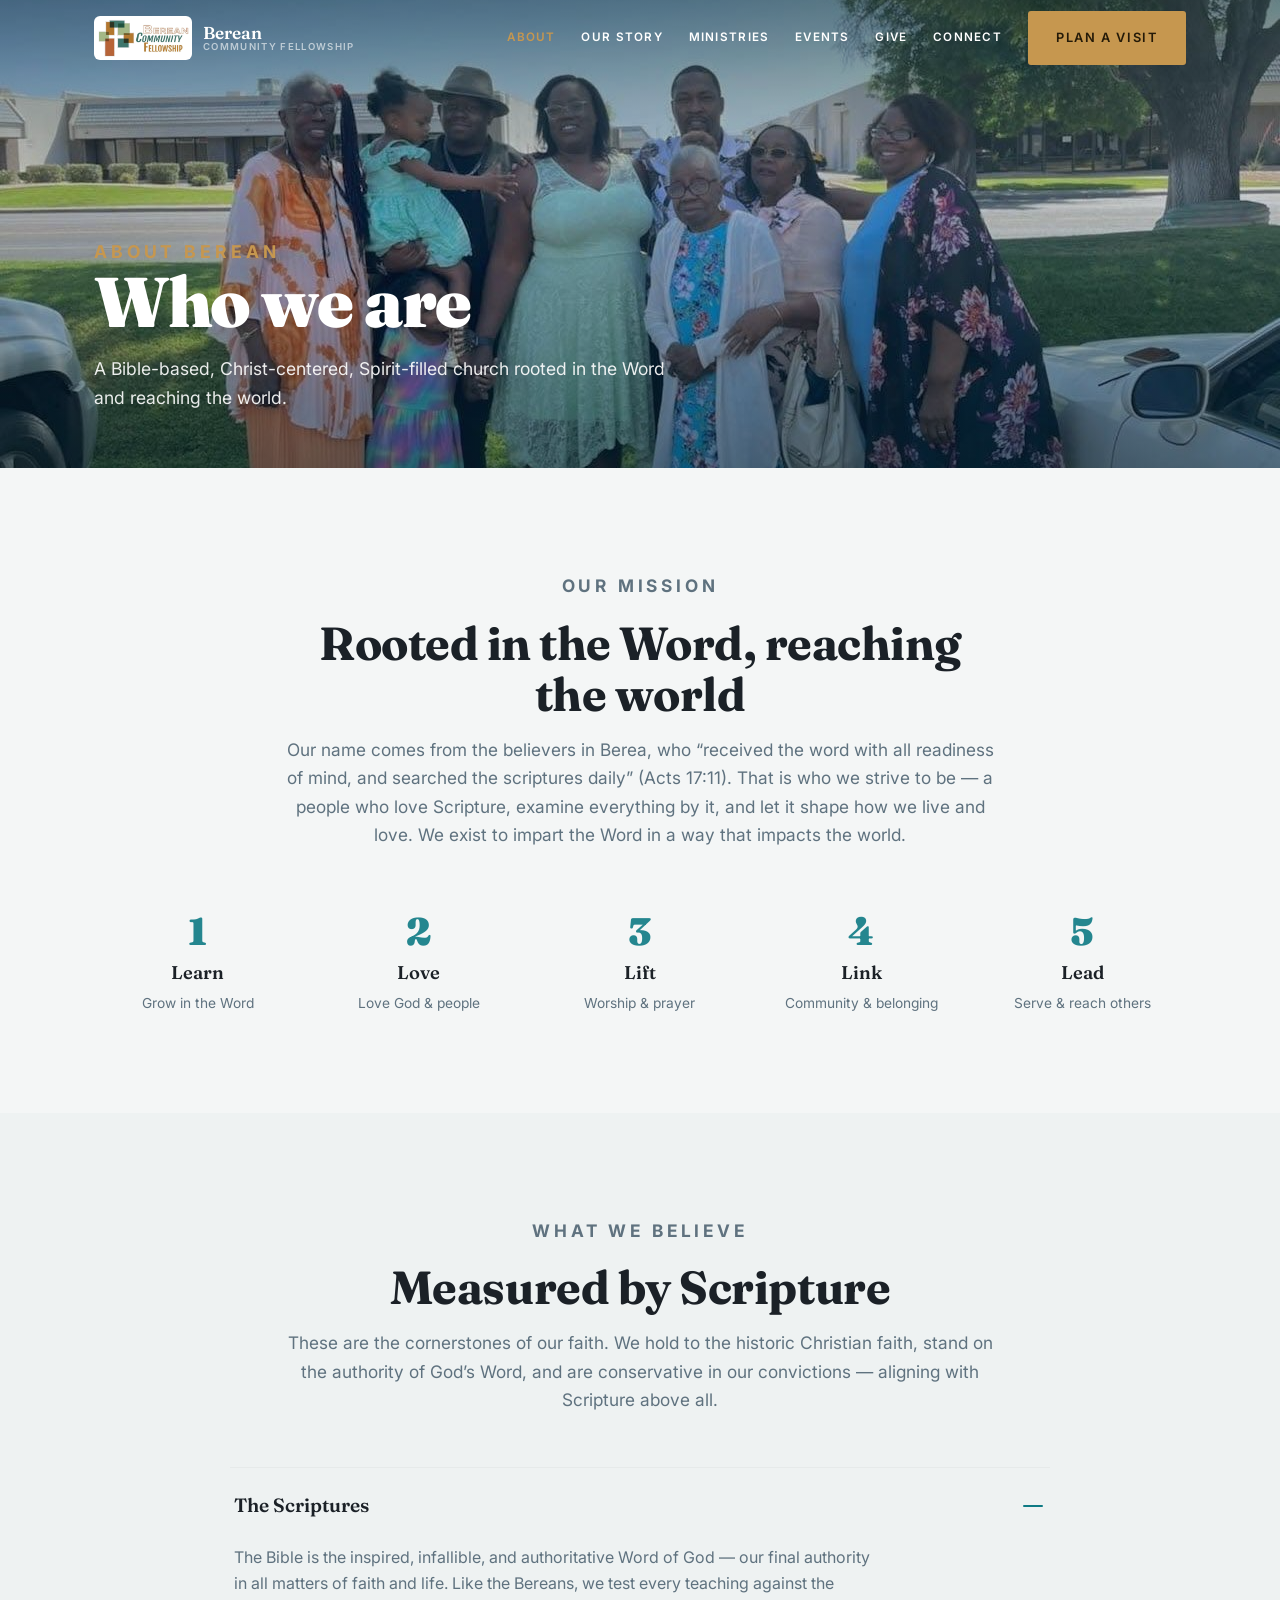
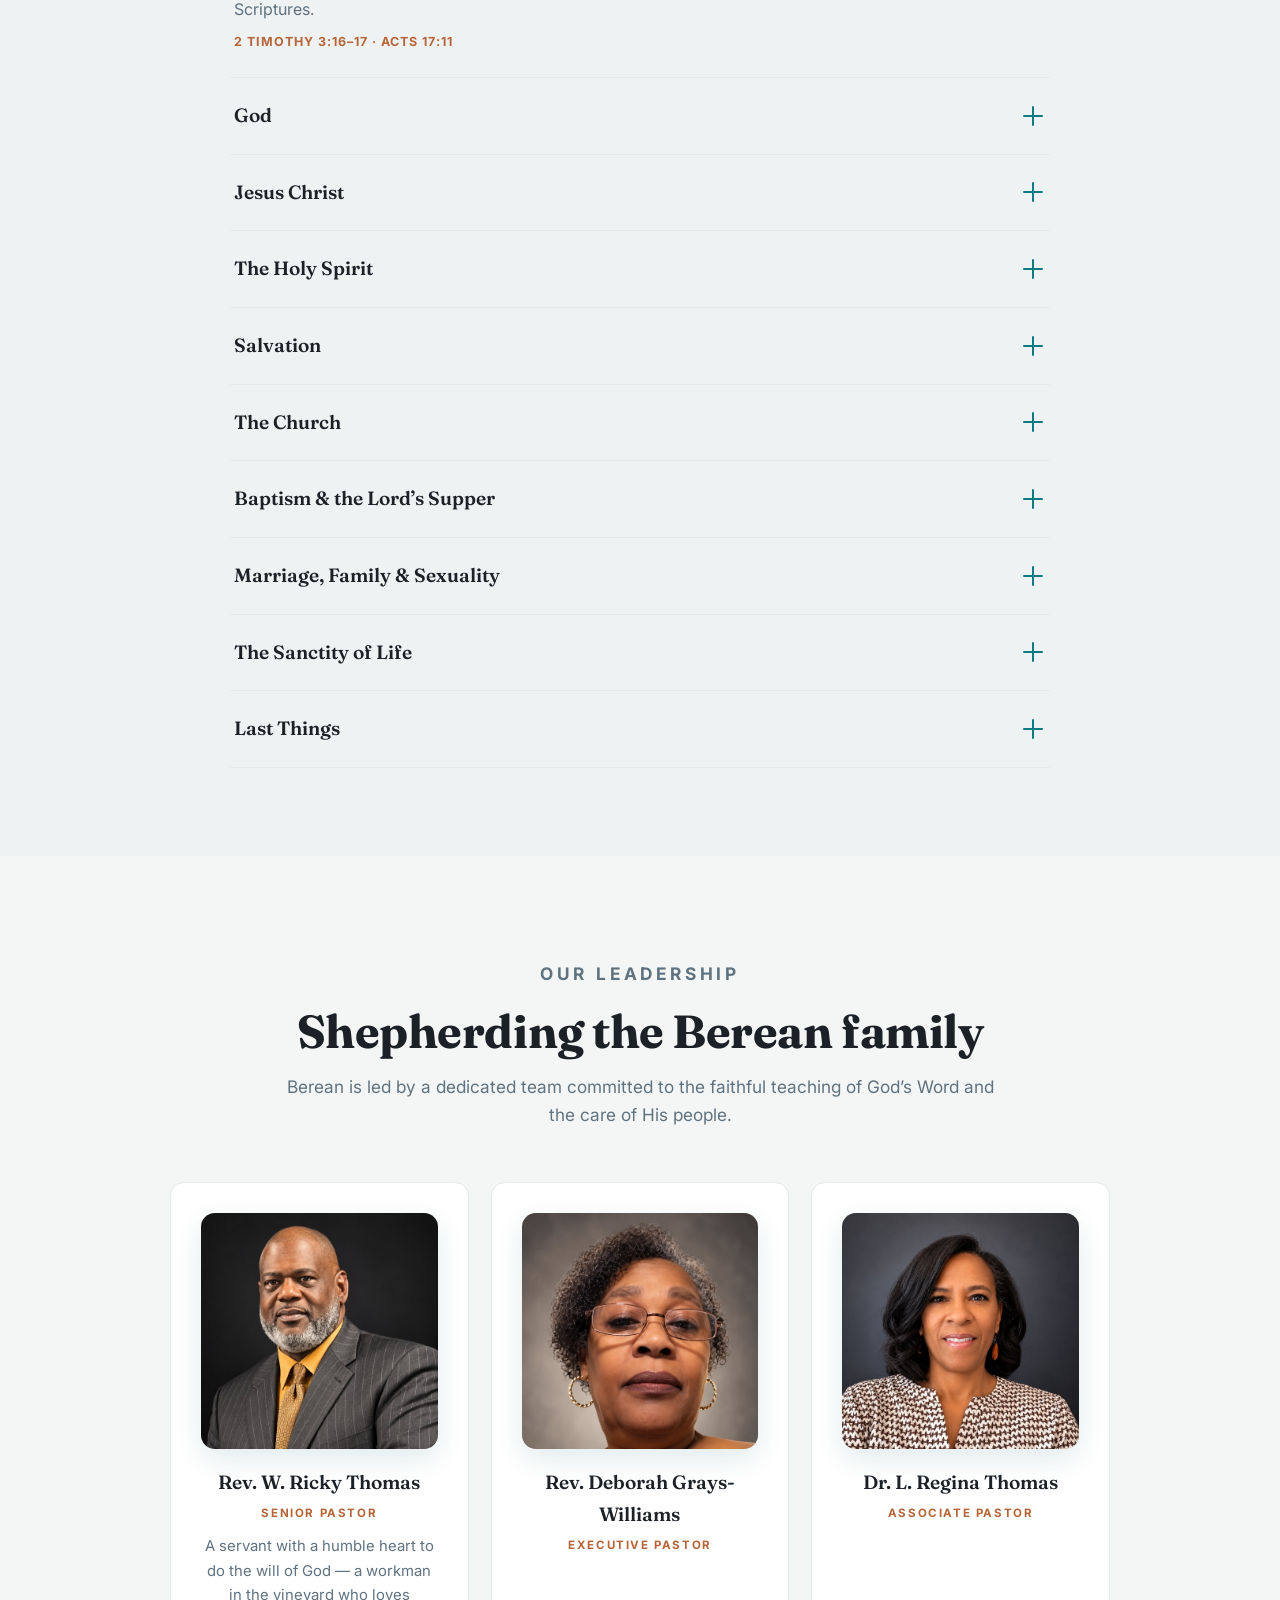
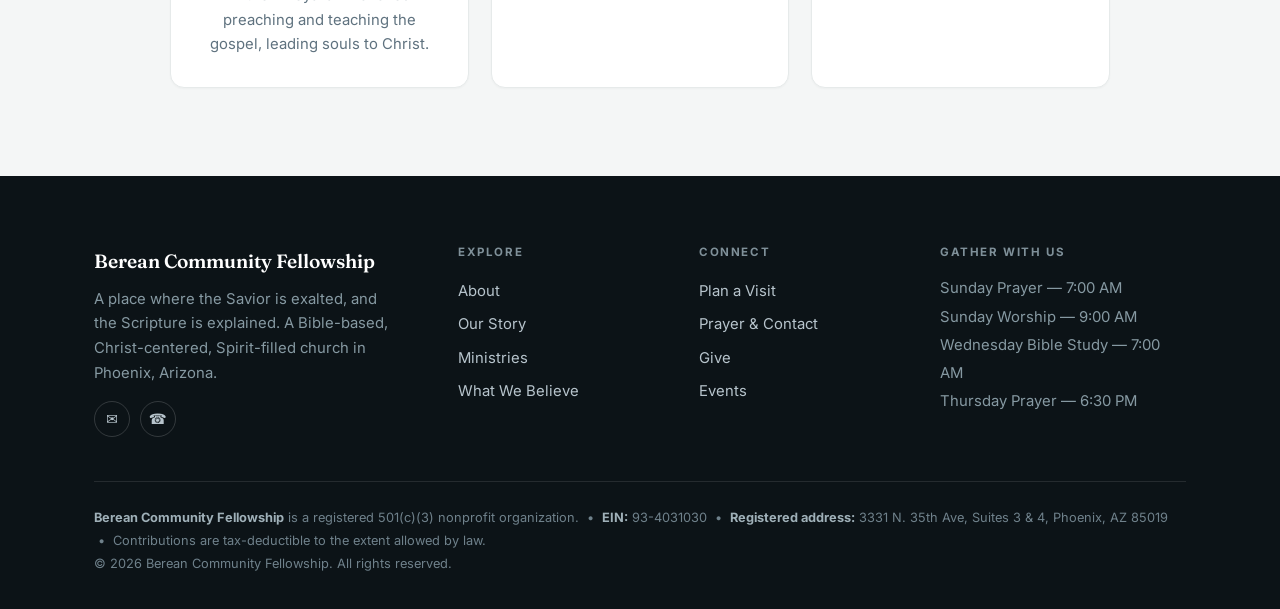
==== commit 33f746ef: "Add real leadership headshots: Rev. W. Ricky Thomas, Rev. Deborah Grays-Williams, Dr. L. Regina Thom" ====
--- a/about.html
+++ b/about.html
@@ -92,10 +92,20 @@
       <h2>Shepherding the Berean family</h2>
       <p>Berean is led by a dedicated team committed to the faithful teaching of God&rsquo;s Word and the care of His people.</p>
     </div>
-    <div class="grid autogrid" style="max-width:900px;margin:0 auto">
-      <div class="card leader"><div class="ava">WT</div><b>Pastor W. R. Thomas</b><div class="role">Senior Pastor</div><p>A servant with a humble heart to do the will of God — a workman in the vineyard who loves preaching and teaching the gospel, leading souls to Christ.</p></div>
-      <div class="card leader"><div class="ava">DG</div><b>Rev. Deborah Grays-Williams</b><div class="role">Executive Pastor</div></div>
-      <div class="card leader"><div class="ava">RT</div><b>Dr. L. Regina Thomas</b><div class="role">Associate Pastor</div></div>
+    <div class="grid cols3" style="max-width:940px;margin:0 auto">
+      <div class="card leader">
+        <img class="pfp" src="assets/pastor-ricky.jpg" alt="Rev. W. Ricky Thomas, Senior Pastor" />
+        <b>Rev. W. Ricky Thomas</b><div class="role">Senior Pastor</div>
+        <p>A servant with a humble heart to do the will of God — a workman in the vineyard who loves preaching and teaching the gospel, leading souls to Christ.</p>
+      </div>
+      <div class="card leader">
+        <img class="pfp" src="assets/pastor-deborah.jpg" alt="Rev. Deborah Grays-Williams, Executive Pastor" />
+        <b>Rev. Deborah Grays-Williams</b><div class="role">Executive Pastor</div>
+      </div>
+      <div class="card leader">
+        <img class="pfp" src="assets/pastor-regina.jpg" alt="Dr. L. Regina Thomas, Associate Pastor" />
+        <b>Dr. L. Regina Thomas</b><div class="role">Associate Pastor</div>
+      </div>
     </div>
   </div>
 </section>
--- a/styles.css
+++ b/styles.css
@@ -137,6 +137,7 @@
 
 /* Leadership */
 .leader{text-align:center}
+.leader .pfp{width:100%;max-width:240px;aspect-ratio:1/1;object-fit:cover;object-position:center top;border-radius:14px;margin:0 auto 18px;display:block;box-shadow:0 10px 28px rgba(10,91,99,.12)}
 .leader .ava{width:92px;height:92px;border-radius:50%;margin:0 auto 16px;background:linear-gradient(135deg,var(--brand-soft),#fff);color:var(--brand-strong);display:flex;align-items:center;justify-content:center;font-family:var(--serif);font-weight:700;font-size:1.9rem;border:1px solid var(--border)}
 .leader b{display:block;font-family:var(--serif);font-size:1.2rem;font-weight:600}
 .leader .role{color:var(--accent);font-weight:700;font-size:.72rem;letter-spacing:.14em;text-transform:uppercase;margin-top:.3rem}
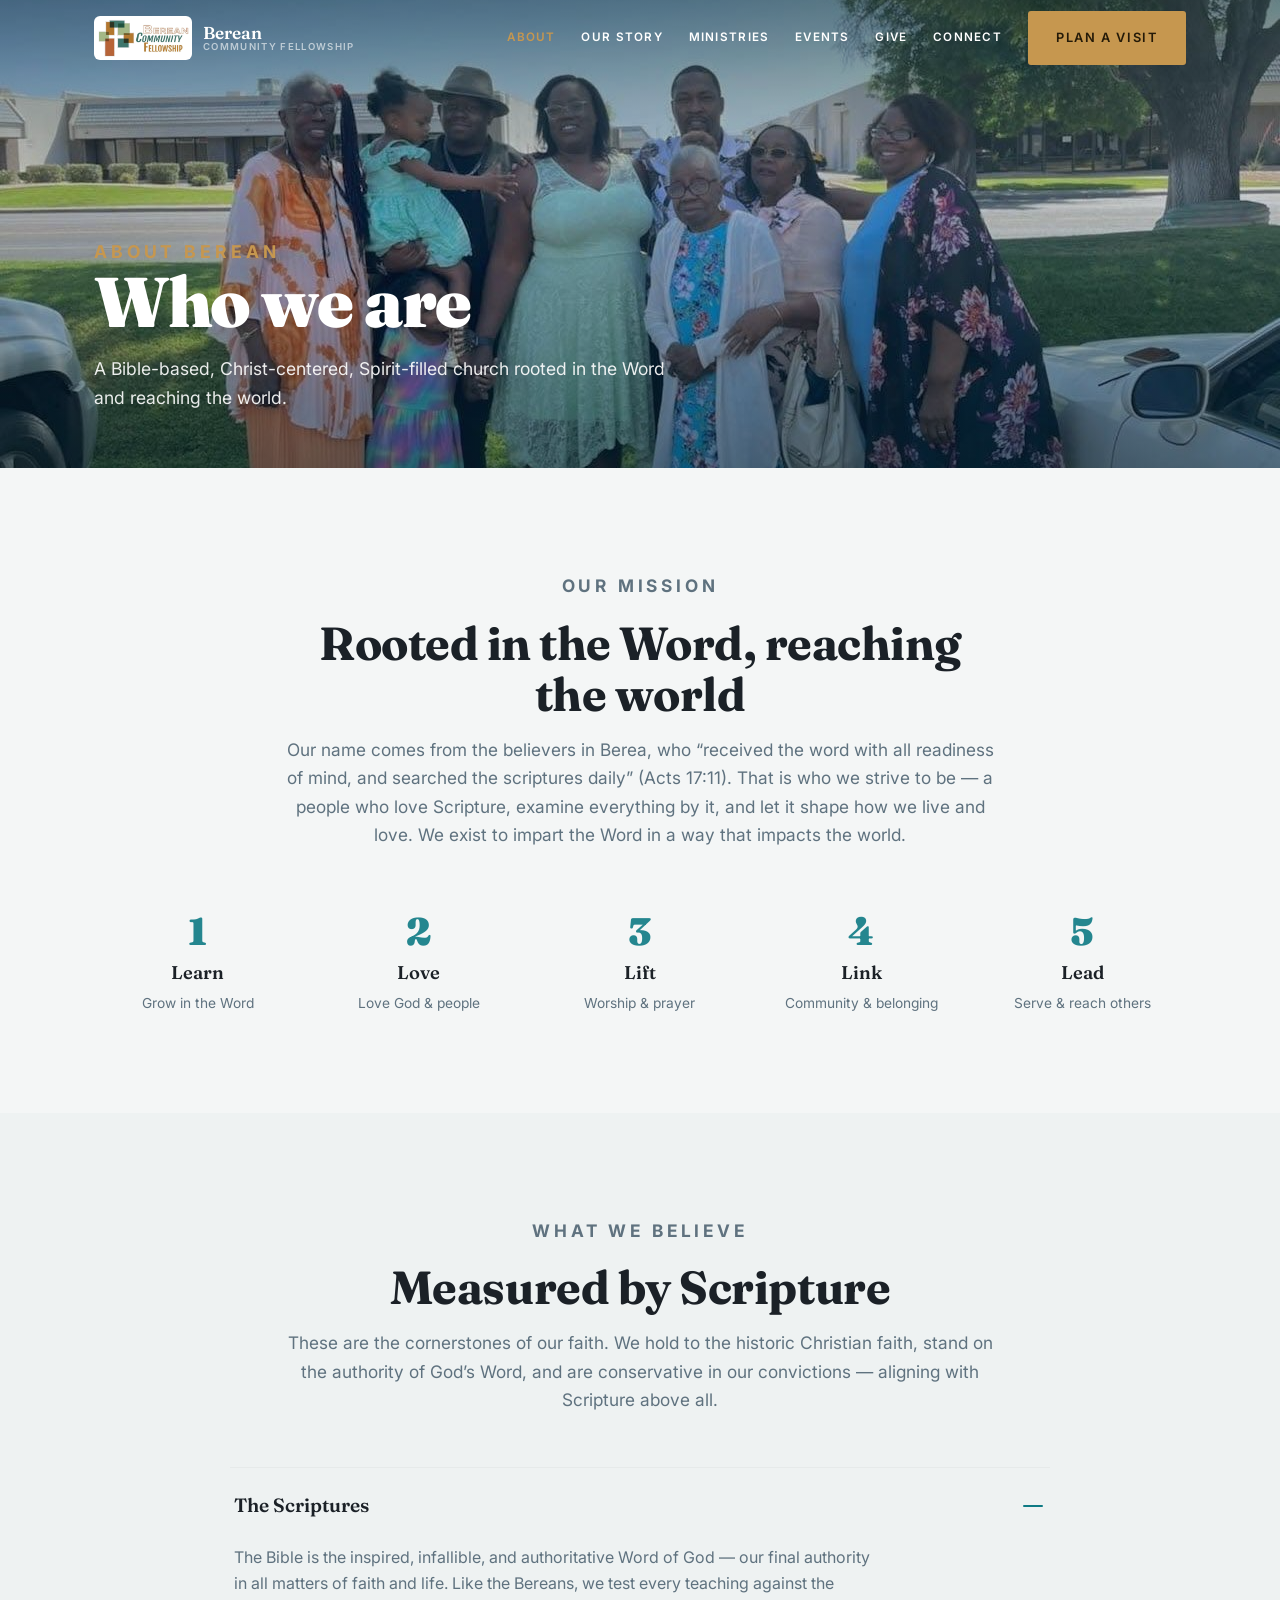
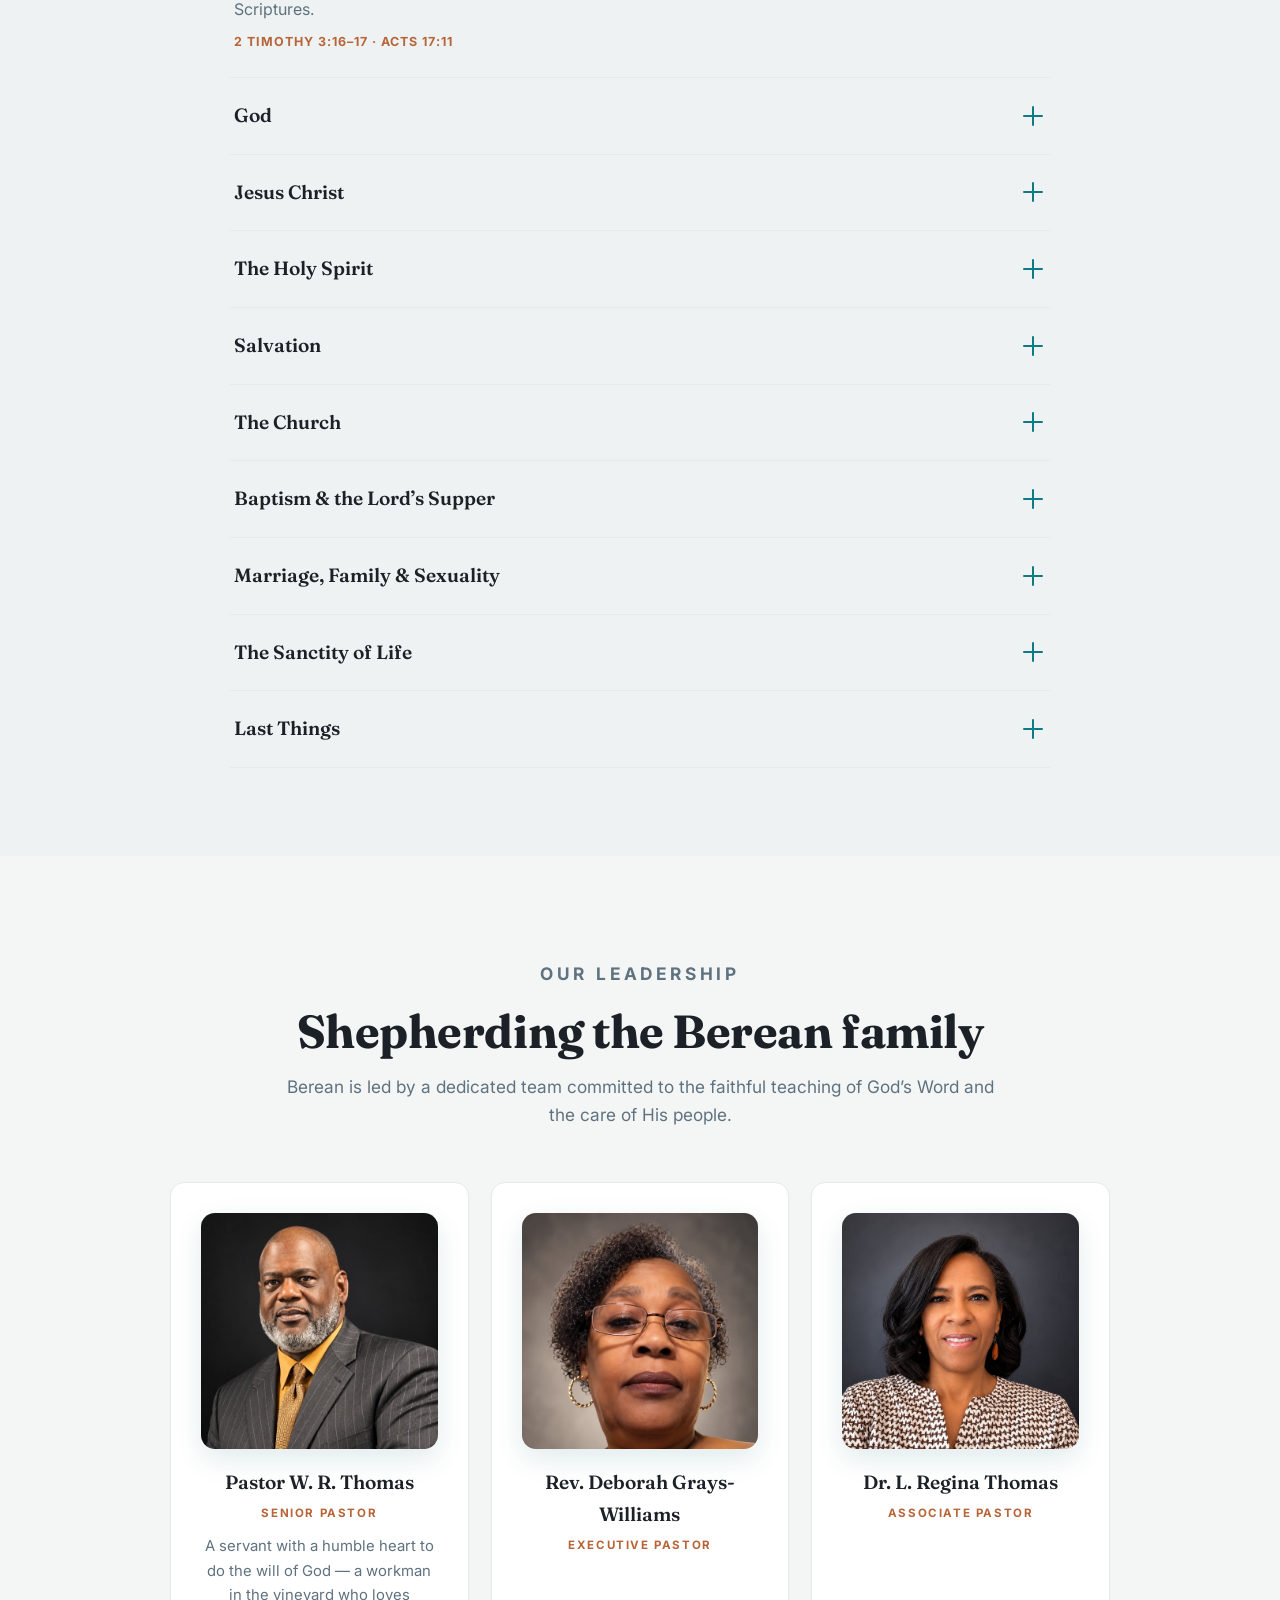
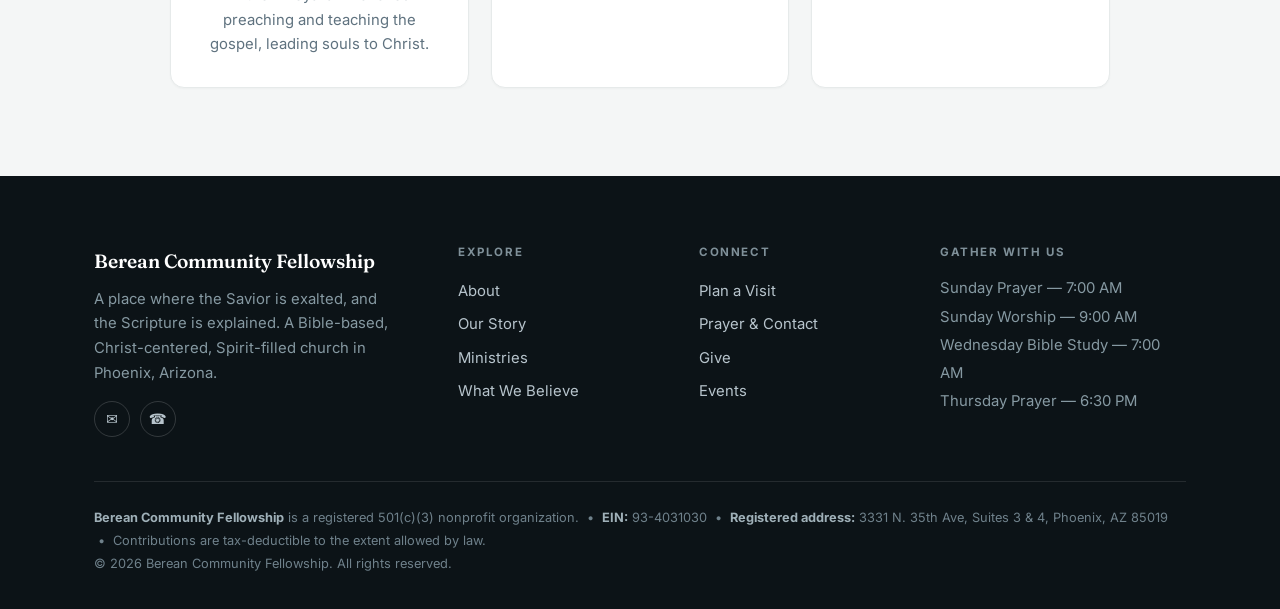
==== commit ee42af7b: "Leadership card: use Pastor W. R. Thomas (consistent naming) Co-Authored-By: Claude Opus 4.8 <norepl" ====
--- a/about.html
+++ b/about.html
@@ -94,8 +94,8 @@
     </div>
     <div class="grid cols3" style="max-width:940px;margin:0 auto">
       <div class="card leader">
-        <img class="pfp" src="assets/pastor-ricky.jpg" alt="Rev. W. Ricky Thomas, Senior Pastor" />
-        <b>Rev. W. Ricky Thomas</b><div class="role">Senior Pastor</div>
+        <img class="pfp" src="assets/pastor-ricky.jpg" alt="Pastor W. R. Thomas, Senior Pastor" />
+        <b>Pastor W. R. Thomas</b><div class="role">Senior Pastor</div>
         <p>A servant with a humble heart to do the will of God — a workman in the vineyard who loves preaching and teaching the gospel, leading souls to Christ.</p>
       </div>
       <div class="card leader">
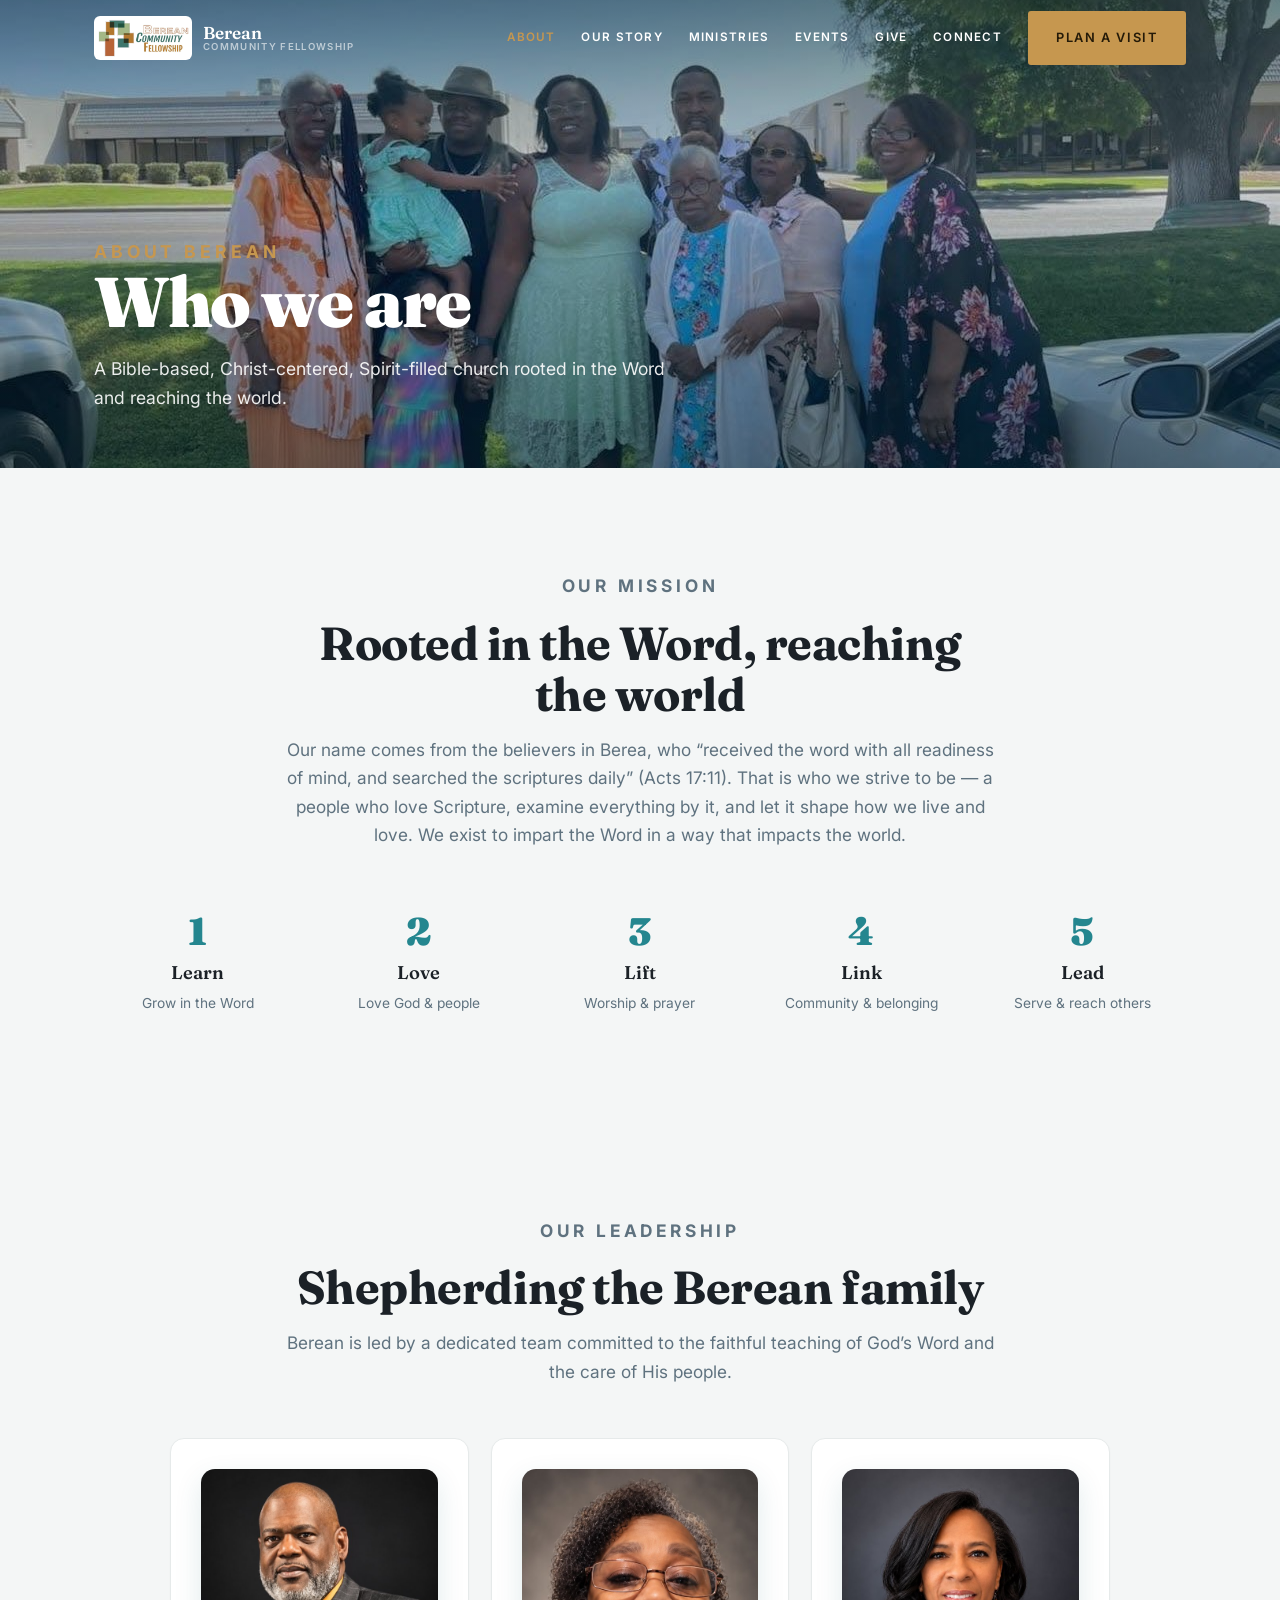
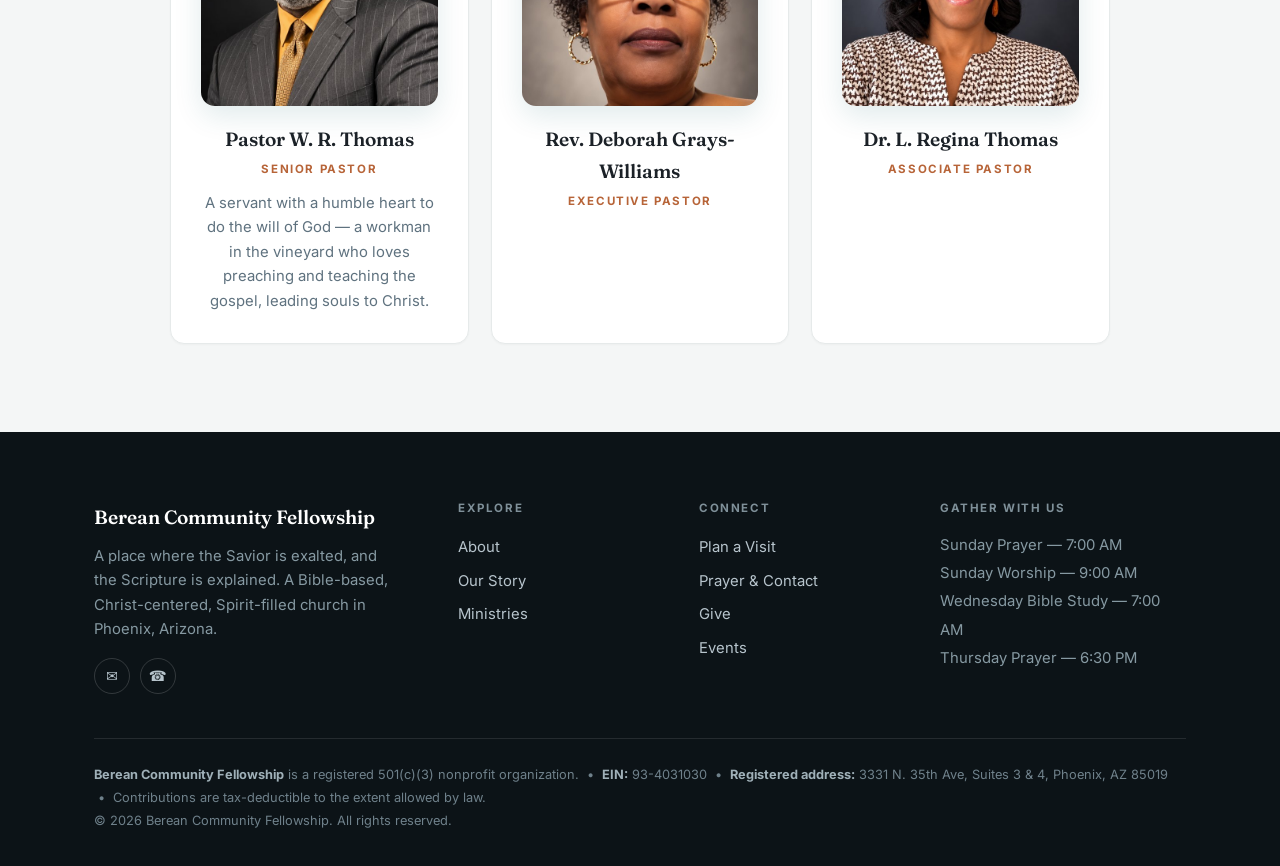
==== commit 1444da57: "Remove 'What We Believe' (Measured by Scripture) section + footer links" ====
--- a/about.html
+++ b/about.html
@@ -61,29 +61,6 @@
   </div>
 </section>
 
-<!-- BELIEFS -->
-<section class="section soft" id="beliefs">
-  <div class="wrap">
-    <div class="center-head">
-      <p class="eyebrow">What We Believe</p>
-      <h2>Measured by Scripture</h2>
-      <p>These are the cornerstones of our faith. We hold to the historic Christian faith, stand on the authority of God&rsquo;s Word, and are conservative in our convictions — aligning with Scripture above all.</p>
-    </div>
-    <div class="acc">
-      <details open><summary>The Scriptures <span class="plus"></span></summary><div class="body">The Bible is the inspired, infallible, and authoritative Word of God — our final authority in all matters of faith and life. Like the Bereans, we test every teaching against the Scriptures.<span class="ref">2 Timothy 3:16–17 · Acts 17:11</span></div></details>
-      <details><summary>God <span class="plus"></span></summary><div class="body">We believe in one eternal God, existing in three persons — Father, Son, and Holy Spirit.<span class="ref">Matthew 28:19</span></div></details>
-      <details><summary>Jesus Christ <span class="plus"></span></summary><div class="body">Jesus Christ is fully God and fully man — born of a virgin, crucified for our sins, risen from the dead, and coming again.<span class="ref">John 1:1,14 · 1 Corinthians 15:3–4</span></div></details>
-      <details><summary>The Holy Spirit <span class="plus"></span></summary><div class="body">The Holy Spirit indwells, empowers, and transforms every believer, producing holy living and equipping the church with spiritual gifts.<span class="ref">John 14:16–17 · Galatians 5:22–23</span></div></details>
-      <details><summary>Salvation <span class="plus"></span></summary><div class="body">Salvation is by grace alone, through faith alone, in Jesus Christ alone — a gift of God, not earned by works.<span class="ref">Ephesians 2:8–9</span></div></details>
-      <details><summary>The Church <span class="plus"></span></summary><div class="body">The church is the body of Christ, called to worship God, make disciples, and serve the world in love.<span class="ref">Acts 2:42–47</span></div></details>
-      <details><summary>Baptism &amp; the Lord&rsquo;s Supper <span class="plus"></span></summary><div class="body">We observe believer&rsquo;s baptism by immersion and the Lord&rsquo;s Supper as ordinances given by Christ to His church.<span class="ref">Matthew 28:19 · 1 Corinthians 11:23–26</span></div></details>
-      <details><summary>Marriage, Family &amp; Sexuality <span class="plus"></span></summary><div class="body">We believe marriage is the covenant union of one man and one woman, and that God&rsquo;s design for sexuality and family is good and life-giving.<span class="ref">Genesis 2:24 · Matthew 19:4–6</span></div></details>
-      <details><summary>The Sanctity of Life <span class="plus"></span></summary><div class="body">We believe every human life bears God&rsquo;s image and is sacred from conception to natural death.<span class="ref">Psalm 139:13–16</span></div></details>
-      <details><summary>Last Things <span class="plus"></span></summary><div class="body">We believe in the personal return of Jesus Christ, the resurrection of the dead, and life everlasting with God.<span class="ref">1 Thessalonians 4:16–17 · Revelation 21:1–4</span></div></details>
-    </div>
-  </div>
-</section>
-
 <!-- LEADERSHIP -->
 <section class="section" id="leadership">
   <div class="wrap">
@@ -121,7 +98,7 @@
           <a href="tel:+14802097939" aria-label="Phone" title="Call">☎</a>
         </div>
       </div>
-      <div class="fcol"><h4>Explore</h4><a href="about.html">About</a><a href="story.html">Our Story</a><a href="ministries.html">Ministries</a><a href="about.html#beliefs">What We Believe</a></div>
+      <div class="fcol"><h4>Explore</h4><a href="about.html">About</a><a href="story.html">Our Story</a><a href="ministries.html">Ministries</a></div>
       <div class="fcol"><h4>Connect</h4><a href="visit.html">Plan a Visit</a><a href="connect.html">Prayer &amp; Contact</a><a href="give.html">Give</a><a href="events.html">Events</a></div>
       <div class="fcol"><h4>Gather With Us</h4><p style="color:#8699a2;margin:0;line-height:1.9">Sunday Prayer — 7:00 AM<br/>Sunday Worship — 9:00 AM<br/>Wednesday Bible Study — 7:00 AM<br/>Thursday Prayer — 6:30 PM</p></div>
     </div>
